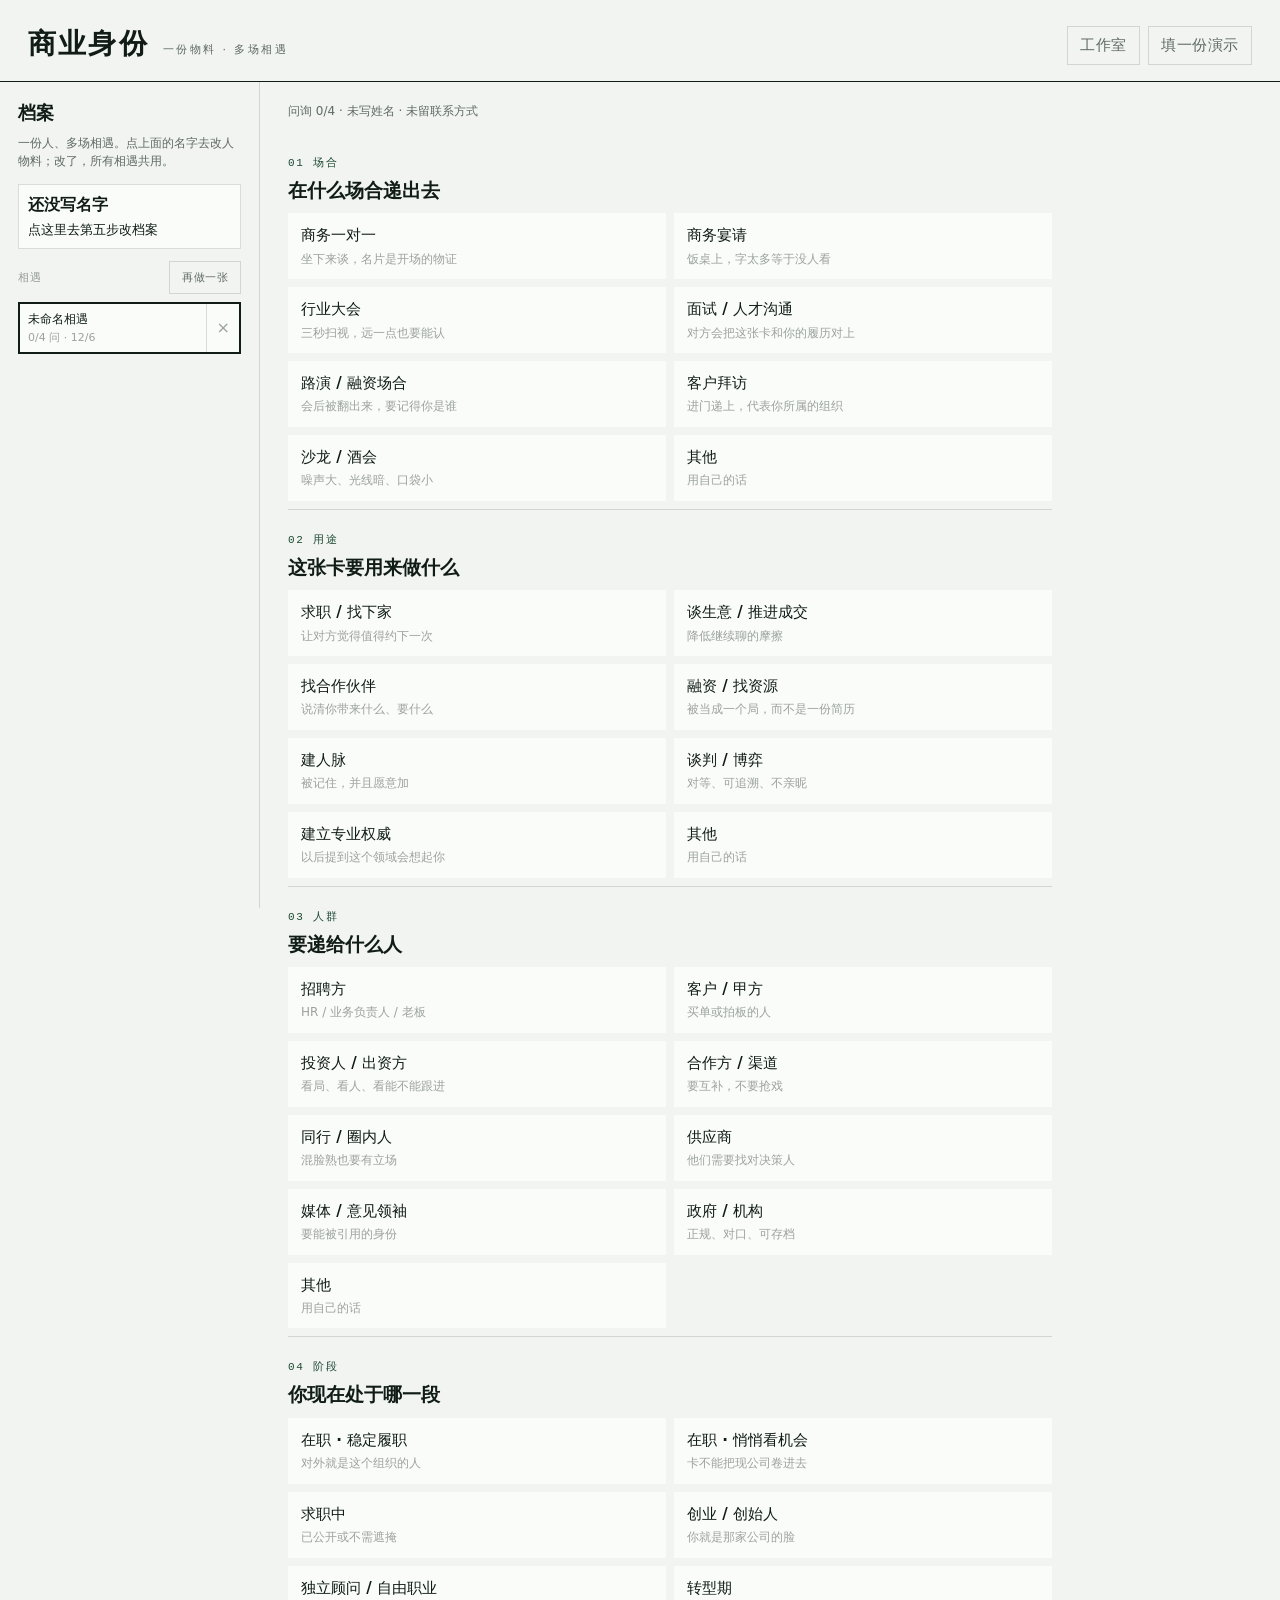
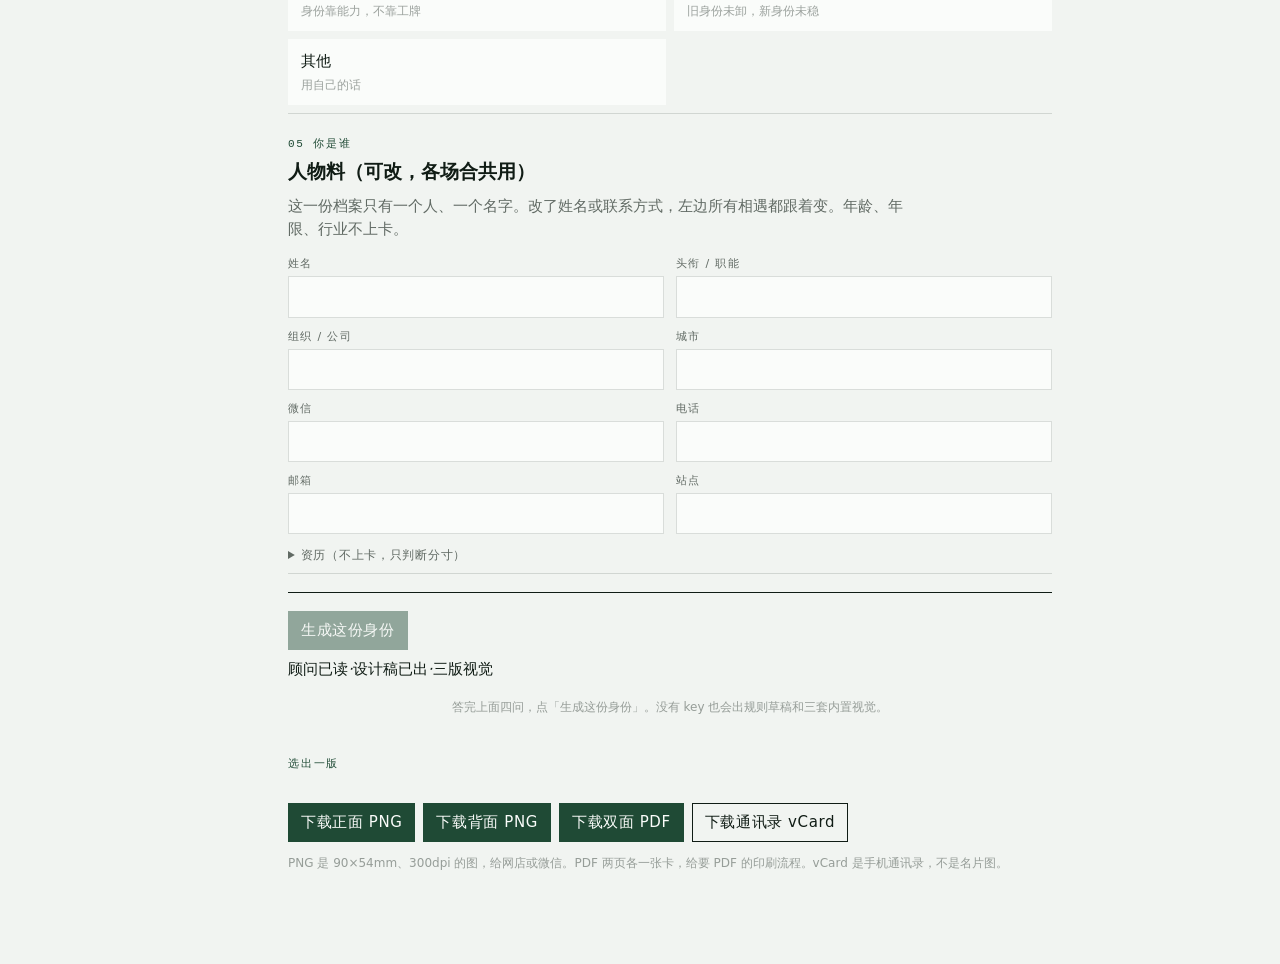
==== index.html @ a999ff93 "chore(auto): save uncommitted Cursor changes Safety-net commit: uncommitted changes left when the ho" ====
<!DOCTYPE html>
<html lang="zh-CN">
  <head>
    <meta charset="utf-8" />
    <meta name="viewport" content="width=device-width, initial-scale=1" />
    <title>商业身份</title>
    <link rel="stylesheet" href="css/styles.css" />
    <link rel="stylesheet" href="css/flow.css" />
  </head>
  <body>
    <header class="top">
      <div class="brand">
        <h1>商业身份</h1>
        <span class="en">一份物料 · 多场相遇</span>
      </div>
      <div class="top-actions">
        <a class="btn ghost" href="studio.html">工作室</a>
        <button class="btn ghost" type="button" id="btn-demo">填一份演示</button>
      </div>
    </header>

    <main class="flow">
      <aside class="rail">
        <h2>档案</h2>
        <p class="rail-lead">一份人、多场相遇。点上面的名字去改人物料；改了，所有相遇共用。</p>
        <button class="rail-person" type="button" id="rail-person"></button>
        <div class="rail-head">
          <span>相遇</span>
          <button class="btn ghost" type="button" id="btn-new">再做一张</button>
        </div>
        <div class="rail-list" id="rail-list"></div>
      </aside>

      <section class="flow-main">
        <p class="status" id="status"></p>

        <article class="q" id="q-scene">
          <div class="q-kicker">01 场合</div>
          <h2>在什么场合递出去</h2>
          <div class="chips" data-field="scene"></div>
          <div class="other" data-other="scene"><input type="text" placeholder="场合，用你的话说" maxlength="40" /></div>
        </article>
        <article class="q" id="q-purpose">
          <div class="q-kicker">02 用途</div>
          <h2>这张卡要用来做什么</h2>
          <div class="chips" data-field="purpose"></div>
          <div class="other" data-other="purpose"><input type="text" placeholder="用途，用你的话说" maxlength="40" /></div>
        </article>
        <article class="q" id="q-audience">
          <div class="q-kicker">03 人群</div>
          <h2>要递给什么人</h2>
          <div class="chips" data-field="audience"></div>
          <div class="other" data-other="audience"><input type="text" placeholder="对方是谁" maxlength="40" /></div>
        </article>
        <article class="q" id="q-stage">
          <div class="q-kicker">04 阶段</div>
          <h2>你现在处于哪一段</h2>
          <div class="chips" data-field="stage"></div>
          <div class="other" data-other="stage"><input type="text" placeholder="你的阶段" maxlength="40" /></div>
        </article>

        <article class="q" id="q-profile">
          <div class="q-kicker">05 你是谁</div>
          <h2>人物料（可改，各场合共用）</h2>
          <p class="lead">这一份档案只有一个人、一个名字。改了姓名或联系方式，左边所有相遇都跟着变。年龄、年限、行业不上卡。</p>
          <div class="fields">
            <div>
              <label for="f-name">姓名</label>
              <input id="f-name" data-profile="name" maxlength="20" />
            </div>
            <div>
              <label for="f-title">头衔 / 职能</label>
              <input id="f-title" data-profile="title" maxlength="30" />
            </div>
            <div>
              <label for="f-company">组织 / 公司</label>
              <input id="f-company" data-profile="company" maxlength="30" />
            </div>
            <div>
              <label for="f-city">城市</label>
              <input id="f-city" data-profile="city" maxlength="12" />
            </div>
            <div>
              <label for="f-wechat">微信</label>
              <input id="f-wechat" data-profile="wechat" maxlength="30" />
            </div>
            <div>
              <label for="f-phone">电话</label>
              <input id="f-phone" data-profile="phone" maxlength="20" />
            </div>
            <div>
              <label for="f-email">邮箱</label>
              <input id="f-email" data-profile="email" maxlength="60" />
            </div>
            <div>
              <label for="f-website">站点</label>
              <input id="f-website" data-profile="website" maxlength="60" />
            </div>
          </div>
          <details class="more">
            <summary>资历（不上卡，只判断分寸）</summary>
            <div class="fields" style="margin-top: 10px">
              <div>
                <label for="f-nameEn">英文名</label>
                <input id="f-nameEn" data-profile="nameEn" maxlength="40" />
              </div>
              <div>
                <label for="f-trade">行业 / 职业</label>
                <input id="f-trade" data-profile="trade" maxlength="30" />
              </div>
              <div>
                <label for="f-age">年龄</label>
                <input id="f-age" data-profile="age" maxlength="3" inputmode="numeric" />
              </div>
              <div>
                <label for="f-years">从业年限</label>
                <input id="f-years" data-profile="years" maxlength="3" inputmode="numeric" />
              </div>
              <div class="wide">
                <label for="f-tags">能力标签（逗号分隔）</label>
                <input id="f-tags" data-profile="tags" maxlength="80" />
              </div>
              <div class="wide">
                <label for="f-pitch">一句定位（可空）</label>
                <input id="f-pitch" data-profile="pitch" maxlength="40" />
              </div>
            </div>
          </details>
        </article>

        <div class="go-row">
          <button class="btn chop" type="button" id="btn-go">生成这份身份</button>
          <nav class="folio" id="craft" aria-label="制作过程"></nav>
          <p class="designer-note" id="go-note"></p>
        </div>

        <section class="pick" id="pick">
          <div class="q-kicker">选出一版</div>
          <div class="candidates" id="candidates"></div>
          <div class="cards" id="cards"></div>
          <div class="sheet" id="brief-sheet"></div>
          <div class="export-row">
            <button class="btn chop" type="button" id="btn-png-front">下载正面 PNG</button>
            <button class="btn chop" type="button" id="btn-png-back">下载背面 PNG</button>
            <button class="btn chop" type="button" id="btn-pdf">下载双面 PDF</button>
            <button class="btn" type="button" id="btn-vcf">下载通讯录 vCard</button>
          </div>
          <p class="hint" id="export-hint">
            PNG 是 90×54mm、300dpi 的图，给网店或微信。PDF 两页各一张卡，给要 PDF 的印刷流程。vCard 是手机通讯录，不是名片图。
          </p>
        </section>
      </section>
    </main>

    <div id="export-stage" aria-hidden="true"></div>
    <script type="module" src="js/flow.js"></script>
  </body>
</html>
---- css/styles.css ----
/**
 * 雪松林只锁 Web 界面：纸白偏冷绿，强调走墨绿。
 * 名片配色由设计规格决定，不受这套色谱限制。
 */
:root {
  --paper: #f1f4f1;
  --paper-2: #e3eae5;
  --ink: #101c15;
  --ink-soft: rgba(16, 28, 21, 0.64);
  --ink-faint: rgba(16, 28, 21, 0.4);
  --rule: rgba(16, 28, 21, 0.14);
  /* accent 管点缀（编号、主按钮），accent-deep 管选中态，chop 只管警告。语义不能混。 */
  --accent: #1f4a35;
  --accent-deep: #163526;
  --chop: #8a4a3a;
  --panel: #fafcfa;
  --studio-top: #e2eae4;
  --code-bg: #0e1c14;
  --code-fg: #e6efe8;
  --shadow: 0 18px 40px rgba(16, 28, 21, 0.12);
  --sans: "Avenir Next", "PingFang SC", "Hiragino Sans GB", "Noto Sans SC",
    system-ui, sans-serif;
  --serif: "Songti SC", "STSong", "Noto Serif SC", serif;
  --display: "Bodoni 72", "Didot", "Songti SC", "Noto Serif SC", serif;
  --mono: "SF Mono", "Menlo", ui-monospace, monospace;
}

* {
  box-sizing: border-box;
}

html,
body {
  margin: 0;
  min-height: 100%;
  background: var(--paper);
  color: var(--ink);
  font-family: var(--sans);
  overflow-x: hidden;
}

body {
  font-size: 15px;
  line-height: 1.55;
}

button,
input,
textarea {
  font: inherit;
  color: inherit;
}

button {
  cursor: pointer;
}

.top {
  display: flex;
  align-items: flex-end;
  justify-content: space-between;
  gap: 1rem;
  padding: 22px 28px 16px;
  border-bottom: 1px solid var(--ink);
  position: sticky;
  top: 0;
  z-index: 8;
  background: var(--paper);
}

.brand {
  display: flex;
  align-items: baseline;
  gap: 14px;
}

.brand h1 {
  margin: 0;
  font-family: var(--serif);
  font-size: 28px;
  font-weight: 600;
  letter-spacing: 0.08em;
}

.brand .en {
  font-size: 11px;
  letter-spacing: 0.22em;
  text-transform: uppercase;
  color: var(--ink-soft);
}

.top-actions {
  display: flex;
  flex-wrap: wrap;
  gap: 8px;
}

.btn {
  border: 1px solid var(--ink);
  background: transparent;
  padding: 7px 12px;
  border-radius: 0;
  letter-spacing: 0.04em;
}

a.btn {
  text-decoration: none;
  color: inherit;
  display: inline-block;
  cursor: pointer;
}

.btn:hover {
  background: var(--ink);
  color: var(--paper);
}

.btn.ghost {
  border-color: var(--rule);
  color: var(--ink-soft);
}

.btn.chop {
  background: var(--accent);
  border-color: var(--accent);
  color: var(--panel);
}

.btn.chop:hover {
  filter: brightness(1.08);
}

.layout {
  display: grid;
  grid-template-columns: minmax(0, 38%) minmax(0, 1fr);
  min-height: calc(100vh - 74px);
  align-items: start;
  overflow-x: hidden;
}

.inquiry {
  padding: 8px 28px 64px;
  border-right: 1px solid var(--rule);
  min-width: 0;
}

.studio {
  padding: 18px 24px 64px;
  background: linear-gradient(180deg, var(--studio-top) 0%, var(--paper) 140px);
  position: sticky;
  top: 73px;
  max-height: calc(100vh - 73px);
  overflow: auto;
  overflow-x: hidden;
  min-width: 0;
}

.q {
  padding: 22px 0 8px;
  border-bottom: 1px solid var(--rule);
}

.q-kicker {
  font-family: var(--mono);
  font-size: 11px;
  letter-spacing: 0.16em;
  color: var(--accent);
}

.q h2 {
  margin: 4px 0 8px;
  font-family: var(--serif);
  font-size: 22px;
  font-weight: 600;
}

.lead {
  margin: 0 0 14px;
  color: var(--ink-soft);
  max-width: 42em;
}

.chips {
  display: grid;
  grid-template-columns: 1fr 1fr;
  gap: 8px;
}

.chip {
  text-align: left;
  background: var(--panel);
  border: 1px solid transparent;
  padding: 10px 12px;
}

.chip:hover {
  border-color: var(--ink-soft);
}

.chip.is-on {
  border-color: var(--accent-deep);
  background: var(--accent-deep);
  color: var(--panel);
}

.chip strong {
  display: block;
  font-weight: 560;
}

.chip span {
  display: block;
  margin-top: 2px;
  font-size: 12px;
  color: var(--ink-faint);
}

.chip.is-on span {
  color: color-mix(in srgb, var(--panel) 68%, transparent);
}

.other {
  display: none;
  margin-top: 8px;
}

.other.is-open {
  display: block;
}

.other input,
.fields input,
.fields textarea,
.edits input {
  width: 100%;
  background: var(--panel);
  border: 1px solid var(--rule);
  padding: 8px 10px;
  outline: none;
}

.other input:focus,
.fields input:focus,
.fields textarea:focus,
.edits input:focus {
  border-color: var(--ink);
}

.fields {
  display: grid;
  grid-template-columns: 1fr 1fr;
  gap: 10px 12px;
}

.fields .wide {
  grid-column: 1 / -1;
}

.fields label,
.edits label {
  display: block;
  font-size: 11px;
  letter-spacing: 0.12em;
  color: var(--ink-soft);
  margin-bottom: 4px;
}

.file-row {
  display: flex;
  flex-wrap: wrap;
  gap: 8px;
  align-items: center;
}

.file-row input[type="file"] {
  display: none;
}

.hint {
  font-size: 12px;
  color: var(--ink-faint);
}

.file-chip {
  font-size: 12px;
  padding: 4px 8px;
  border: 1px solid var(--rule);
}

.studio-head {
  display: flex;
  justify-content: space-between;
  align-items: baseline;
  gap: 12px;
  margin-bottom: 12px;
}

.studio-head h2 {
  margin: 0;
  font-family: var(--serif);
  font-size: 22px;
}

.formula {
  font-size: 12px;
  color: var(--ink-soft);
  letter-spacing: 0.04em;
  text-align: right;
  max-width: 36em;
}

.stance-row {
  display: flex;
  flex-wrap: wrap;
  gap: 6px;
  margin: 8px 0 16px;
}

.stance {
  border: 1px solid var(--rule);
  background: transparent;
  padding: 5px 9px;
  font-size: 12px;
}

.stance.is-on {
  border-color: var(--accent-deep);
  background: var(--accent-deep);
  color: var(--panel);
}

.palettes {
  display: flex;
  flex-wrap: wrap;
  gap: 6px;
  margin: 10px 0 4px;
}

.palette {
  border: 1px solid var(--rule);
  background: transparent;
  padding: 4px 8px;
  font-size: 11px;
  display: inline-flex;
  align-items: center;
  gap: 6px;
}

.palette.is-on {
  border-color: var(--ink);
  background: var(--ink);
  color: var(--panel);
}

.palette-swatch {
  display: inline-flex;
  gap: 2px;
}

.palette-swatch i {
  display: block;
  width: 9px;
  height: 9px;
  border: 1px solid var(--rule);
}

.designer {
  border: 1px solid var(--ink);
  background: var(--panel);
  padding: 12px 14px 14px;
  margin: 0 0 18px;
}

.designer-head {
  display: flex;
  align-items: center;
  justify-content: space-between;
  gap: 10px;
  flex-wrap: wrap;
}

.designer-head h3 {
  margin: 0;
  font-family: var(--serif);
  font-size: 16px;
  font-weight: 600;
}

.designer-actions {
  display: flex;
  gap: 6px;
  flex-wrap: wrap;
}

.designer-note {
  margin: 8px 0 0;
  font-size: 12px;
  color: var(--ink-faint);
  line-height: 1.5;
}

.designer-note.is-error {
  color: var(--chop);
}

/* 设计稿：一份能被读的稿子，所以每一行都带「为什么」。 */
.sheet {
  display: grid;
  gap: 7px;
  margin-top: 11px;
}

.sheet:empty {
  display: none;
}

.sheet-read {
  font-family: var(--serif);
  font-size: 14px;
  line-height: 1.5;
  padding-bottom: 9px;
  border-bottom: 1px solid var(--rule);
}

.sheet-read span {
  display: block;
  margin-top: 3px;
  font-family: var(--sans);
  font-size: 11px;
  letter-spacing: 0.06em;
  color: var(--accent);
}

.sheet-row {
  display: grid;
  grid-template-columns: 3.6em 1fr;
  gap: 10px;
  font-size: 12.5px;
  line-height: 1.5;
}

.sheet-row b {
  font-weight: 560;
  color: var(--ink-faint);
  letter-spacing: 0.08em;
}

.sheet-row em {
  display: block;
  margin-top: 1px;
  font-style: normal;
  font-size: 11px;
  color: var(--ink-faint);
}

.btn[disabled] {
  opacity: 0.45;
  cursor: progress;
}

.btn[disabled]:hover {
  background: transparent;
  color: inherit;
}

.candidates {
  display: grid;
  grid-template-columns: repeat(3, minmax(0, 1fr));
  gap: 10px;
  margin-top: 12px;
}

.candidates:empty {
  display: none;
}

.cand {
  border: 1px solid var(--rule);
  background: rgba(255, 255, 255, 0.5);
  padding: 7px;
  display: grid;
  gap: 6px;
  align-content: start;
  text-align: left;
  min-width: 0;
}

.cand:hover {
  border-color: var(--ink-soft);
}

.cand.is-on {
  border-color: var(--ink);
  box-shadow: inset 0 0 0 1px var(--ink);
}

.cand .card-frame {
  filter: none;
}

.cand-name {
  font-family: var(--serif);
  font-size: 13px;
  font-weight: 600;
  display: flex;
  align-items: center;
  justify-content: space-between;
  gap: 6px;
}

.cand-swatch {
  display: flex;
  gap: 2px;
  flex: 0 0 auto;
}

.cand-swatch i {
  display: block;
  width: 10px;
  height: 10px;
  border: 1px solid var(--rule);
}

.cand-why {
  font-size: 11px;
  line-height: 1.45;
  color: var(--ink-soft);
}

.brief {
  background: var(--panel);
  border: 1px solid var(--rule);
  padding: 14px 16px 8px;
  margin-bottom: 18px;
}

.brief li {
  margin: 0 0 10px;
}

.warn {
  color: var(--chop);
  font-size: 13px;
  margin: 0 0 10px;
}

.cards {
  display: grid;
  grid-template-columns: 1fr;
  gap: 22px;
  margin: 8px 0 22px;
  width: 100%;
  min-width: 0;
}

.card-block {
  width: min(100%, 520px);
  min-width: 0;
}

.card-frame {
  position: relative;
  width: 100%;
  aspect-ratio: 90 / 54;
  container-type: size;
  container-name: card;
  overflow: hidden;
  min-width: 0;
  filter: drop-shadow(0 18px 28px rgba(16, 28, 21, 0.18));
}

.card-label {
  font-size: 11px;
  letter-spacing: 0.18em;
  text-transform: uppercase;
  color: var(--ink-faint);
  margin-bottom: 8px;
}

/* 名片本体：所有视觉都来自设计规格注入的 CSS 变量，没有任何写死的风格。 */
.card {
  position: absolute;
  inset: 0;
  background: var(--card-bg-paint, var(--card-bg, #f3eee4));
  border-radius: var(--card-radius, 0);
  overflow: hidden;
  color: var(--card-fg, #1b2428);
  text-size-adjust: 100%;
  -webkit-text-size-adjust: 100%;
}

.card::after {
  content: "";
  position: absolute;
  inset: 0;
  pointer-events: none;
  z-index: 3;
  border-radius: inherit;
  box-shadow: inset 0 1px 0 rgba(255, 255, 255, 0.22),
    inset 0 -18px 36px rgba(0, 0, 0, 0.12);
}

.card-surface {
  position: absolute;
  inset: 0;
  pointer-events: none;
}

.card-surface > * {
  position: absolute;
}

.surf-grain {
  inset: 0;
  opacity: var(--grain-opacity, 0.26);
  mix-blend-mode: multiply;
  background-image: url("data:image/svg+xml,%3Csvg xmlns='http://www.w3.org/2000/svg' viewBox='0 0 180 180'%3E%3Cfilter id='n'%3E%3CfeTurbulence type='fractalNoise' baseFrequency='0.9' numOctaves='4' stitchTiles='stitch'/%3E%3C/filter%3E%3Crect width='100%25' height='100%25' filter='url(%23n)'/%3E%3C/svg%3E");
  background-size: 180px 180px;
}

.surf-vignette {
  inset: 0;
  opacity: var(--vignette-opacity, 0);
  background: radial-gradient(120% 90% at 50% 40%, transparent 40%, #000 100%);
}

.surf-mono {
  right: 4%;
  bottom: -8%;
  font-family: var(--display);
  font-size: 42cqh;
  line-height: 1;
  opacity: var(--mono-opacity, 0);
  color: var(--card-fg);
  font-weight: 600;
}

.card-face {
  position: relative;
  z-index: 1;
  height: 100%;
  display: grid;
  grid-template-rows: auto 1fr auto;
  min-width: 0;
  min-height: 0;
  padding: var(--pad-t, 7.5%) var(--pad-r, 7.5%) var(--pad-b, 6.5%) var(--pad-l, 7.5%);
  justify-items: var(--face-align, flex-start);
  text-align: var(--text-align, left);
}

.z-top,
.z-hero,
.z-bottom {
  min-width: 0;
  max-width: 100%;
}

.z-top {
  display: flex;
  justify-content: var(--face-align, flex-start);
  align-items: baseline;
  gap: 3%;
  width: 100%;
}

.masthead {
  font-size: var(--masthead-size, 2.6cqw);
  letter-spacing: var(--masthead-track, 0.34em);
  text-transform: var(--masthead-transform, uppercase);
  color: var(--masthead-color, var(--card-muted));
  line-height: 1.45;
  white-space: nowrap;
  overflow-x: hidden;
  overflow-y: visible;
  padding-block: 0.08em;
}

.ornament {
  width: 12cqw;
  height: 0;
  border-top: 0.28cqw solid var(--card-accent);
  position: relative;
  margin: 2.2cqh 0 1.6cqh;
}

.ornament::before {
  content: "";
  position: absolute;
  left: 50%;
  top: -0.7cqw;
  width: 1.1cqw;
  height: 1.1cqw;
  background: var(--card-accent);
  transform: translateX(-50%) rotate(45deg);
}

.z-hero {
  display: flex;
  flex-direction: column;
  justify-content: var(--face-anchor, center);
  align-items: var(--face-align, flex-start);
  min-width: 0;
  min-height: 0;
  width: 100%;
  overflow: visible;
}

.z-hero > .card-name,
.z-hero > .card-en,
.z-hero > .tag-row,
.z-hero > .ornament {
  flex-shrink: 0;
}

.card-name {
  font-family: var(--name-font, var(--display));
  font-size: var(--name-size, 8cqw);
  letter-spacing: var(--name-track, 0.2em);
  line-height: var(--name-leading, 1.35);
  font-weight: var(--name-weight, 600);
  color: var(--name-color, var(--card-fg));
  white-space: nowrap;
  overflow-x: hidden;
  overflow-y: visible;
  max-width: 100%;
  padding-block: 0.1em;
}

/* 竖排姓名脱离三分区，压在侧边装饰上；正文侧的留白由规格清洗器让出。 */
.card-name.is-vertical {
  position: absolute;
  top: 8%;
  bottom: 8%;
  writing-mode: vertical-rl;
  z-index: 2;
  overflow: visible;
  line-height: var(--name-leading, 1.35);
}

.card-name.is-vertical[data-side="left"] {
  left: 4.5%;
}

.card-name.is-vertical[data-side="right"] {
  right: 4.5%;
}

.card-en {
  margin-top: 1.1cqh;
  font-size: 2.45cqw;
  letter-spacing: 0.22em;
  text-transform: uppercase;
  color: var(--card-muted);
}

.tag-row {
  margin-top: 2.8cqh;
  font-size: var(--role-size, 2.8cqw);
  letter-spacing: var(--role-track, 0.12em);
  line-height: var(--role-leading, 1.42);
  color: var(--role-color, var(--card-muted));
  overflow-x: hidden;
  overflow-y: visible;
  white-space: nowrap;
  max-width: 100%;
  padding-block: 0.1em;
}

.z-bottom {
  font-size: var(--contact-size, 2.6cqw);
  letter-spacing: 0.06em;
  color: var(--card-fg);
  display: flex;
  gap: 1.6cqw;
  min-width: 0;
  width: 100%;
  flex-wrap: nowrap;
  overflow: hidden;
  justify-content: var(--contact-justify, flex-start);
}

.z-bottom span {
  flex: 0 0 auto;
  white-space: nowrap;
}

.card[data-contact="row"] .z-bottom {
  border-top: 0.25cqw solid color-mix(in srgb, var(--card-accent) 55%, transparent);
  padding-top: 1.8cqh;
}

.card[data-contact="stack"] .z-bottom {
  display: grid;
  gap: 0.6cqh;
  justify-items: var(--contact-justify, flex-start);
}

.portrait {
  position: absolute;
  top: 8%;
  right: 7%;
  width: 14%;
  height: 28%;
  object-fit: cover;
  filter: grayscale(0.35) contrast(1.05);
  z-index: 2;
}

.back-kicker {
  font-size: 2.35cqw;
  letter-spacing: 0.26em;
  color: var(--card-accent);
}

.back-pitch {
  font-family: var(--name-font, var(--display));
  font-size: 4.2cqw;
  line-height: 1.4;
  max-width: 82%;
  margin-top: 2cqh;
}

.back-tags {
  margin-top: 2cqh;
  font-size: 2.5cqw;
  letter-spacing: 0.1em;
  color: var(--card-muted);
}

.back-cta {
  font-size: 2.4cqw;
  letter-spacing: 0.08em;
  color: var(--card-muted);
}

.spec {
  display: grid;
  gap: 8px;
  margin-top: 4px;
}

.spec-row {
  display: grid;
  grid-template-columns: 4.5em 1fr;
  gap: 10px;
  font-size: 13px;
}

.spec-row b {
  font-weight: 560;
  color: var(--ink-faint);
  letter-spacing: 0.08em;
}

.edits {
  display: grid;
  grid-template-columns: 1fr 1fr;
  gap: 10px;
  margin-bottom: 22px;
}

.edits .wide {
  grid-column: 1 / -1;
}

.prompts {
  display: grid;
  grid-template-columns: 1fr 1fr;
  gap: 14px;
}

.prompt h3 {
  margin: 0 0 8px;
  font-size: 13px;
  letter-spacing: 0.08em;
}

.prompt header {
  display: flex;
  justify-content: space-between;
  align-items: center;
}

.prompt pre {
  margin: 0;
  white-space: pre-wrap;
  background: var(--code-bg);
  color: var(--code-fg);
  padding: 12px;
  min-height: 180px;
  max-height: 280px;
  overflow: auto;
  font-family: var(--mono);
  font-size: 11px;
  line-height: 1.5;
}

.status {
  font-size: 12px;
  color: var(--ink-soft);
}

.export-row {
  display: flex;
  flex-wrap: wrap;
  gap: 8px;
  margin: 16px 0 8px;
}

#export-stage {
  position: fixed;
  left: -9999px;
  top: 0;
  width: 1063px;
  pointer-events: none;
}

#export-stage .card-frame {
  width: 1063px;
  height: 638px;
  aspect-ratio: auto;
  filter: none;
}

#print-sheet {
  display: none;
}

@media (max-width: 980px) {
  .layout {
    grid-template-columns: 1fr;
  }
  .inquiry {
    border-right: 0;
    border-bottom: 1px solid var(--ink);
  }
  .studio {
    position: static;
    max-height: none;
  }
  .chips,
  .fields,
  .edits,
  .prompts {
    grid-template-columns: 1fr;
  }
}

@media print {
  body * {
    visibility: hidden;
  }

  #print-sheet,
  #print-sheet * {
    visibility: visible;
  }

  #print-sheet {
    display: flex;
    gap: 8mm;
    position: absolute;
    left: 0;
    top: 0;
    padding: 10mm;
  }

  .card-frame {
    width: 90mm;
    height: 54mm;
    max-width: 90mm;
    aspect-ratio: auto;
    filter: none;
  }
}
---- css/flow.css ----
.flow {
  display: grid;
  grid-template-columns: minmax(200px, 260px) minmax(0, 1fr);
  min-height: calc(100vh - 74px);
  align-items: start;
}

.rail {
  padding: 18px 18px 48px;
  border-right: 1px solid var(--rule);
  min-height: calc(100vh - 74px);
  position: sticky;
  top: 73px;
  max-height: calc(100vh - 73px);
  overflow: auto;
}

.rail h2 {
  margin: 0 0 6px;
  font-family: var(--serif);
  font-size: 18px;
}

.rail-lead {
  margin: 0 0 14px;
  font-size: 12px;
  color: var(--ink-soft);
  line-height: 1.5;
}

.rail-person {
  display: block;
  width: 100%;
  text-align: left;
  font-size: 13px;
  padding: 8px 9px;
  border: 1px solid var(--rule);
  background: var(--panel);
  margin-bottom: 12px;
  cursor: pointer;
}

.rail-person:hover {
  border-color: var(--ink);
}

.rail-person b {
  display: block;
  font-family: var(--serif);
  font-size: 16px;
  font-weight: 600;
  margin-bottom: 2px;
}

.rail-head {
  display: flex;
  align-items: center;
  justify-content: space-between;
  gap: 8px;
  font-size: 11px;
  letter-spacing: 0.12em;
  color: var(--ink-faint);
  margin-bottom: 8px;
}

.rail-list {
  display: grid;
  gap: 6px;
}

.rail-item {
  display: grid;
  grid-template-columns: 1fr auto;
  align-items: stretch;
  border: 1px solid var(--rule);
  background: var(--panel);
}

.rail-item.is-on {
  border-color: var(--ink);
  box-shadow: inset 0 0 0 1px var(--ink);
}

.rail-item > button[data-scheme] {
  text-align: left;
  border: 0;
  background: transparent;
  padding: 8px 9px;
  font-size: 12px;
  line-height: 1.4;
  width: 100%;
}

.rail-item small {
  display: block;
  color: var(--ink-faint);
  margin-top: 2px;
  font-size: 11px;
}

.rail-del {
  border: 0;
  border-left: 1px solid var(--rule);
  background: transparent;
  color: var(--ink-faint);
  padding: 0 10px;
  font-size: 16px;
  line-height: 1;
}

.rail-del:hover {
  color: var(--chop);
}

.flow-main {
  padding: 8px 28px 80px;
  max-width: 820px;
}

.flow-main .q h2 {
  font-size: 19px;
}

.more {
  margin-top: 12px;
}

.more summary {
  cursor: pointer;
  font-size: 12px;
  color: var(--ink-soft);
  letter-spacing: 0.06em;
}

.pick {
  margin-top: 22px;
  padding-top: 8px;
}

.go-row {
  margin: 18px 0 4px;
  padding: 18px 0 10px;
  border-top: 1px solid var(--ink);
  display: grid;
  gap: 8px;
  justify-items: start;
}

.go-row .craft,
.go-row .designer-note {
  justify-self: stretch;
  width: 100%;
}

.go-row .designer-note {
  text-align: center;
}

.palette-draw {
  margin: 0 0 10px;
  font-size: 12px;
  color: var(--ink-soft);
}

.palette-draw:empty {
  display: none;
}

.craft {
  display: flex;
  justify-content: center;
  align-items: baseline;
  flex-wrap: wrap;
  gap: 0.55em;
  width: 100%;
  margin: 12px 0 0;
  padding: 0;
  font-family: var(--serif);
  font-size: 13px;
  letter-spacing: 0.22em;
  color: var(--ink-faint);
}

.craft i {
  font-style: normal;
  letter-spacing: 0;
  color: var(--rule);
}

.craft-mark {
  border: 0;
  background: transparent;
  padding: 0;
  font: inherit;
  letter-spacing: inherit;
  color: inherit;
  cursor: default;
}

.craft-mark:disabled {
  opacity: 1;
}

.craft-mark.is-done,
.craft-mark.is-now {
  color: var(--ink);
}

.craft-mark.is-jump {
  cursor: pointer;
}

@media (max-width: 980px) {
  .flow {
    grid-template-columns: 1fr;
  }
  .rail {
    position: static;
    max-height: none;
    min-height: 0;
    border-right: 0;
    border-bottom: 1px solid var(--ink);
  }
}
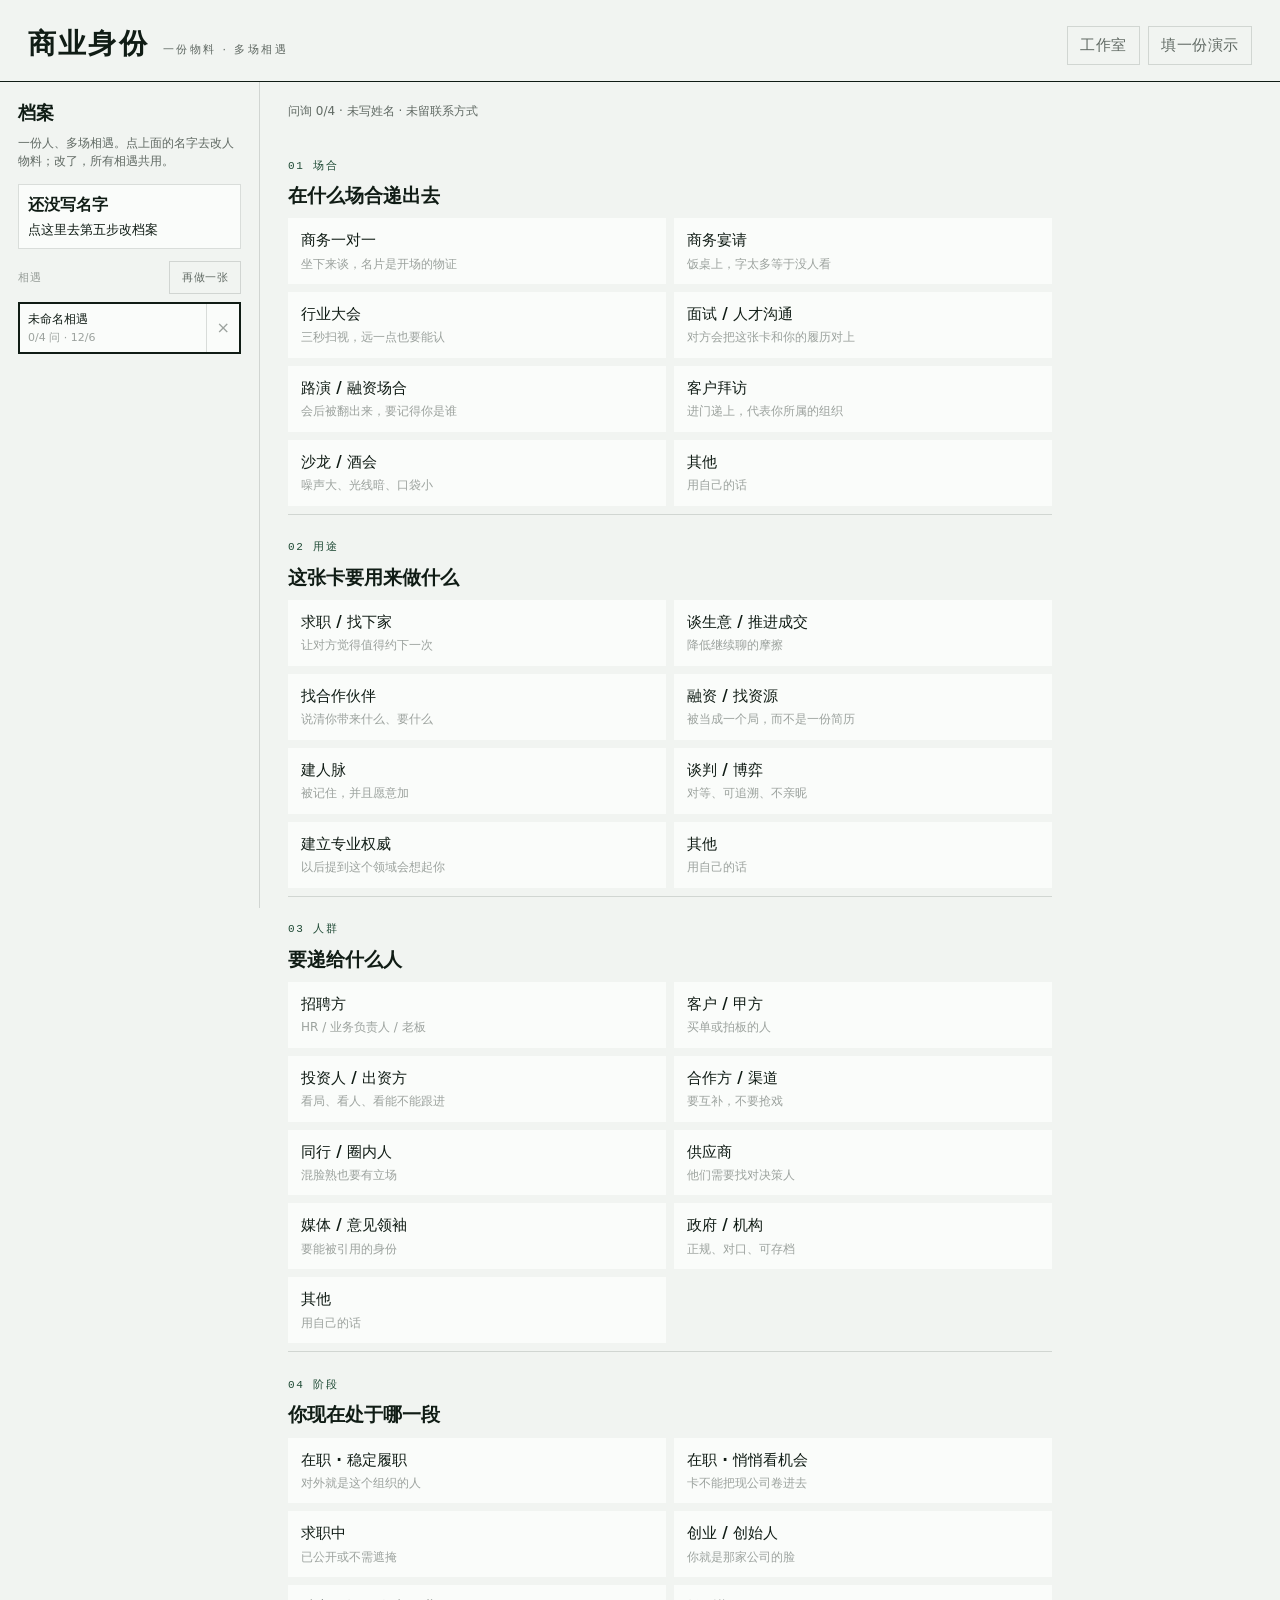
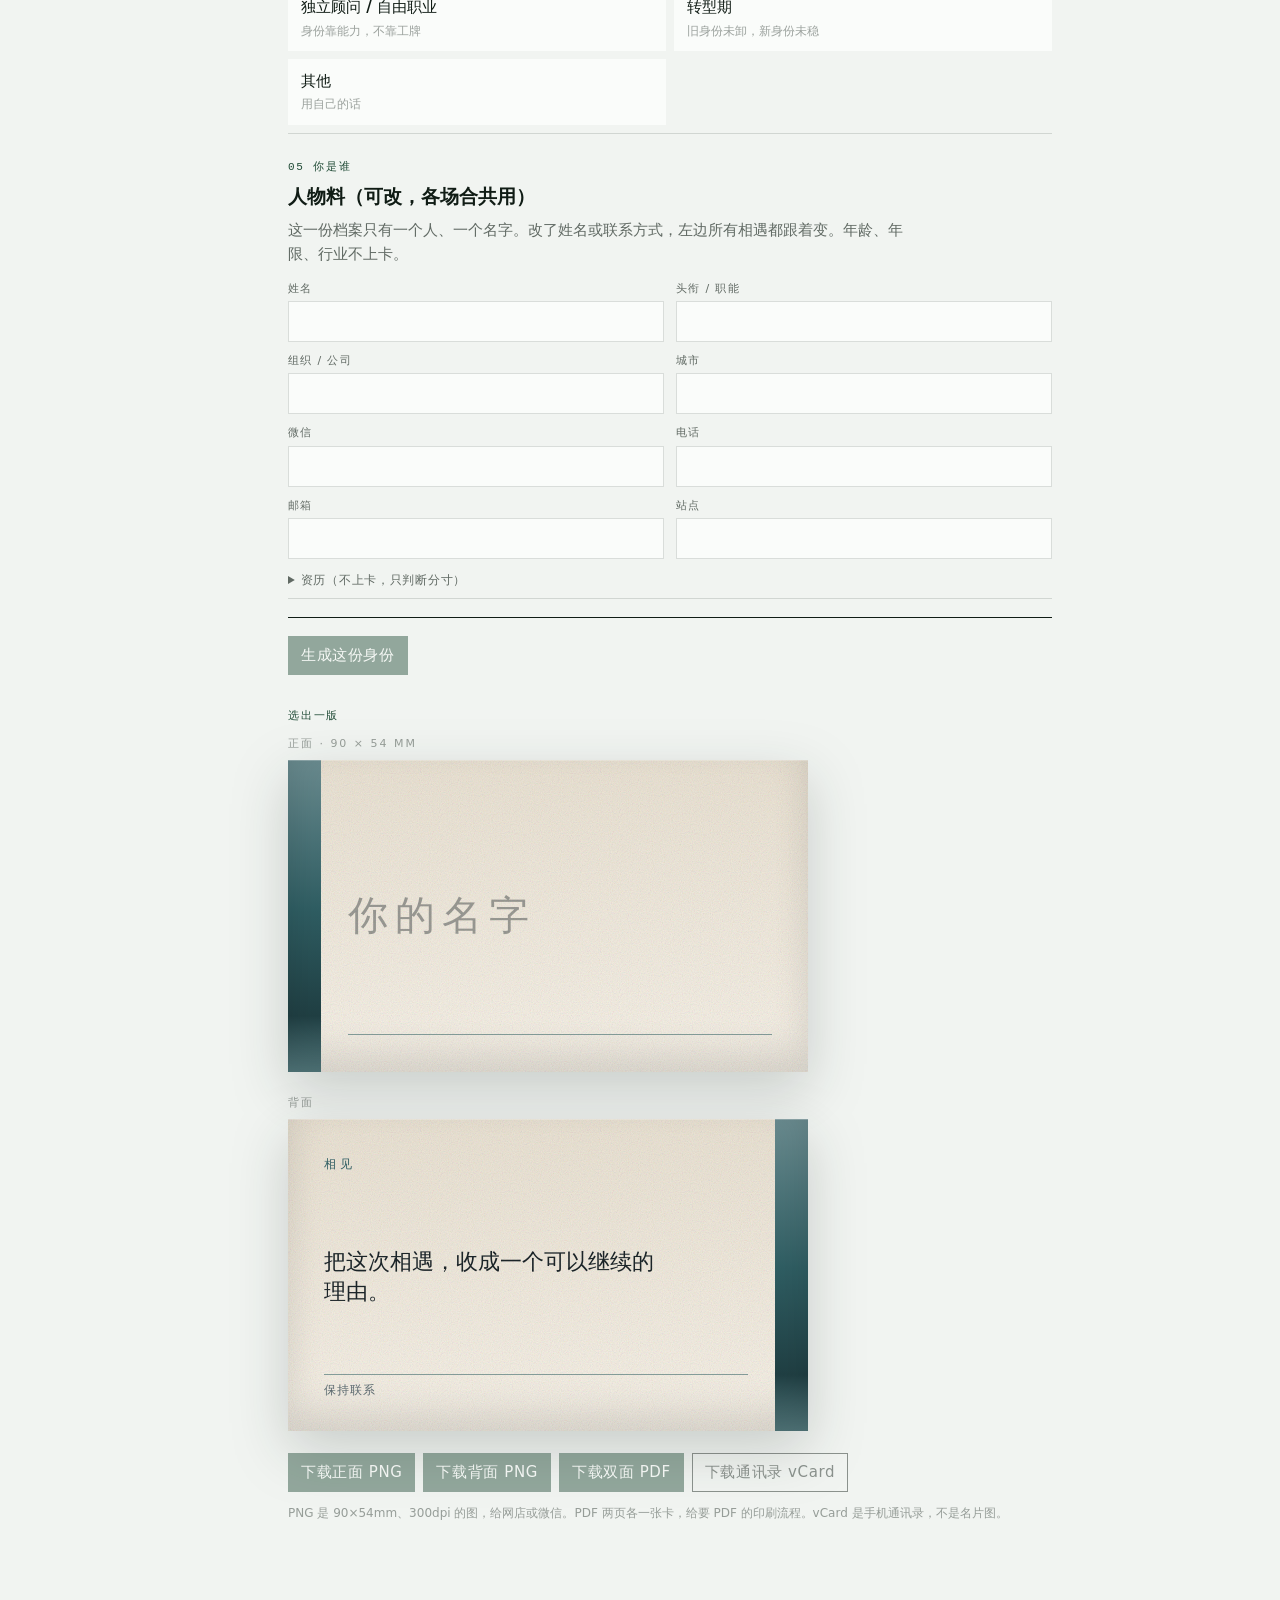
==== commit 5ef60f12: "chore(auto): save uncommitted Cursor changes Safety-net commit: uncommitted changes left when the ho" ====
--- a/index.html
+++ b/index.html
@@ -128,13 +128,13 @@
           </details>
         </article>
 
-        <div class="go-row">
-          <button class="btn chop" type="button" id="btn-go">生成这份身份</button>
-          <nav class="folio" id="craft" aria-label="制作过程"></nav>
-          <p class="designer-note" id="go-note"></p>
-        </div>
-
-        <section class="pick" id="pick">
+        <div class="folio-stage">
+          <div class="go-row">
+            <button class="btn chop" type="button" id="btn-go">生成这份身份</button>
+            <p class="designer-note" id="go-note"></p>
+          </div>
+          <nav class="folio" id="craft" aria-label="制作过程" aria-live="polite"></nav>
+          <section class="pick" id="pick">
           <div class="q-kicker">选出一版</div>
           <div class="candidates" id="candidates"></div>
           <div class="cards" id="cards"></div>
@@ -149,6 +149,7 @@
             PNG 是 90×54mm、300dpi 的图，给网店或微信。PDF 两页各一张卡，给要 PDF 的印刷流程。vCard 是手机通讯录，不是名片图。
           </p>
         </section>
+        </div>
       </section>
     </main>
 
--- a/css/styles.css
+++ b/css/styles.css
@@ -36,6 +36,9 @@
   background: var(--paper);
   color: var(--ink);
   font-family: var(--sans);
+}
+
+html {
   overflow-x: hidden;
 }
 
@@ -164,6 +167,8 @@
   font-family: var(--mono);
   font-size: 11px;
   letter-spacing: 0.16em;
+  line-height: 1.7;
+  padding-block: 0.15em;
   color: var(--accent);
 }
 
@@ -670,8 +675,7 @@
   color: var(--masthead-color, var(--card-muted));
   line-height: 1.45;
   white-space: nowrap;
-  overflow-x: hidden;
-  overflow-y: visible;
+  overflow: visible;
   padding-block: 0.08em;
 }
 
@@ -720,8 +724,7 @@
   font-weight: var(--name-weight, 600);
   color: var(--name-color, var(--card-fg));
   white-space: nowrap;
-  overflow-x: hidden;
-  overflow-y: visible;
+  overflow: visible;
   max-width: 100%;
   padding-block: 0.1em;
 }
@@ -759,8 +762,7 @@
   letter-spacing: var(--role-track, 0.12em);
   line-height: var(--role-leading, 1.42);
   color: var(--role-color, var(--card-muted));
-  overflow-x: hidden;
-  overflow-y: visible;
+  overflow: visible;
   white-space: nowrap;
   max-width: 100%;
   padding-block: 0.1em;
--- a/css/flow.css
+++ b/css/flow.css
@@ -132,13 +132,18 @@
   letter-spacing: 0.06em;
 }
 
+.folio-stage {
+  margin-top: 18px;
+}
+
 .pick {
-  margin-top: 22px;
+  margin-top: 12px;
   padding-top: 8px;
+  scroll-margin-top: 148px;
 }
 
 .go-row {
-  margin: 18px 0 4px;
+  margin: 0;
   padding: 18px 0 10px;
   border-top: 1px solid var(--ink);
   display: grid;
@@ -146,68 +151,123 @@
   justify-items: start;
 }
 
-.go-row .craft,
 .go-row .designer-note {
   justify-self: stretch;
   width: 100%;
-}
-
-.go-row .designer-note {
   text-align: center;
 }
 
-.palette-draw {
-  margin: 0 0 10px;
-  font-size: 12px;
-  color: var(--ink-soft);
-}
-
-.palette-draw:empty {
+.go-row .designer-note:empty {
   display: none;
 }
 
-.craft {
-  display: flex;
-  justify-content: center;
-  align-items: baseline;
-  flex-wrap: wrap;
-  gap: 0.55em;
-  width: 100%;
-  margin: 12px 0 0;
-  padding: 0;
+.folio {
+  display: grid;
+  justify-items: center;
+  position: sticky;
+  top: 82px;
+  z-index: 5;
+  margin: 0;
+  padding: 6px 0 10px;
+  background: var(--paper);
+  scroll-margin-top: 82px;
+}
+
+.folio:empty {
+  display: none;
+}
+
+.folio-leaf {
+  overflow: hidden;
+  padding: 0.35em 0.6em;
+  min-height: 2.2em;
+}
+
+.folio-title {
+  margin: 0;
   font-family: var(--serif);
-  font-size: 13px;
-  letter-spacing: 0.22em;
-  color: var(--ink-faint);
-}
-
-.craft i {
-  font-style: normal;
-  letter-spacing: 0;
-  color: var(--rule);
-}
-
-.craft-mark {
-  border: 0;
-  background: transparent;
-  padding: 0;
-  font: inherit;
-  letter-spacing: inherit;
-  color: inherit;
-  cursor: default;
-}
-
-.craft-mark:disabled {
-  opacity: 1;
-}
-
-.craft-mark.is-done,
-.craft-mark.is-now {
+  font-size: 15px;
+  font-weight: 400;
+  letter-spacing: 0.08em;
+  line-height: 1.85;
   color: var(--ink);
-}
-
-.craft-mark.is-jump {
-  cursor: pointer;
+  animation: folio-in 0.42s ease;
+}
+
+.folio-dots {
+  display: inline-block;
+  width: 1.5em;
+  text-align: left;
+}
+
+.folio-dots::after {
+  content: "";
+  animation: folio-dots 1.6s steps(4, end) infinite;
+}
+
+.folio.is-busy::after {
+  content: "";
+  display: block;
+  width: 2.8em;
+  height: 1px;
+  margin: 0 auto;
+  background: var(--ink);
+  transform-origin: center;
+  animation: folio-mark 2.2s ease-in-out infinite;
+}
+
+@keyframes folio-in {
+  from {
+    transform: translateY(0.55em);
+    opacity: 0;
+  }
+  to {
+    transform: none;
+    opacity: 1;
+  }
+}
+
+@keyframes folio-dots {
+  0% {
+    content: "";
+  }
+  25% {
+    content: ".";
+  }
+  50% {
+    content: "..";
+  }
+  75%,
+  100% {
+    content: "…";
+  }
+}
+
+@keyframes folio-mark {
+  0%,
+  100% {
+    transform: scaleX(0.28);
+    opacity: 0.12;
+  }
+  50% {
+    transform: scaleX(1);
+    opacity: 0.38;
+  }
+}
+
+@media (prefers-reduced-motion: reduce) {
+  .folio-title {
+    animation: none;
+  }
+  .folio-dots::after {
+    content: "…";
+    animation: none;
+  }
+  .folio.is-busy::after {
+    animation: none;
+    opacity: 0.28;
+    transform: none;
+  }
 }
 
 @media (max-width: 980px) {
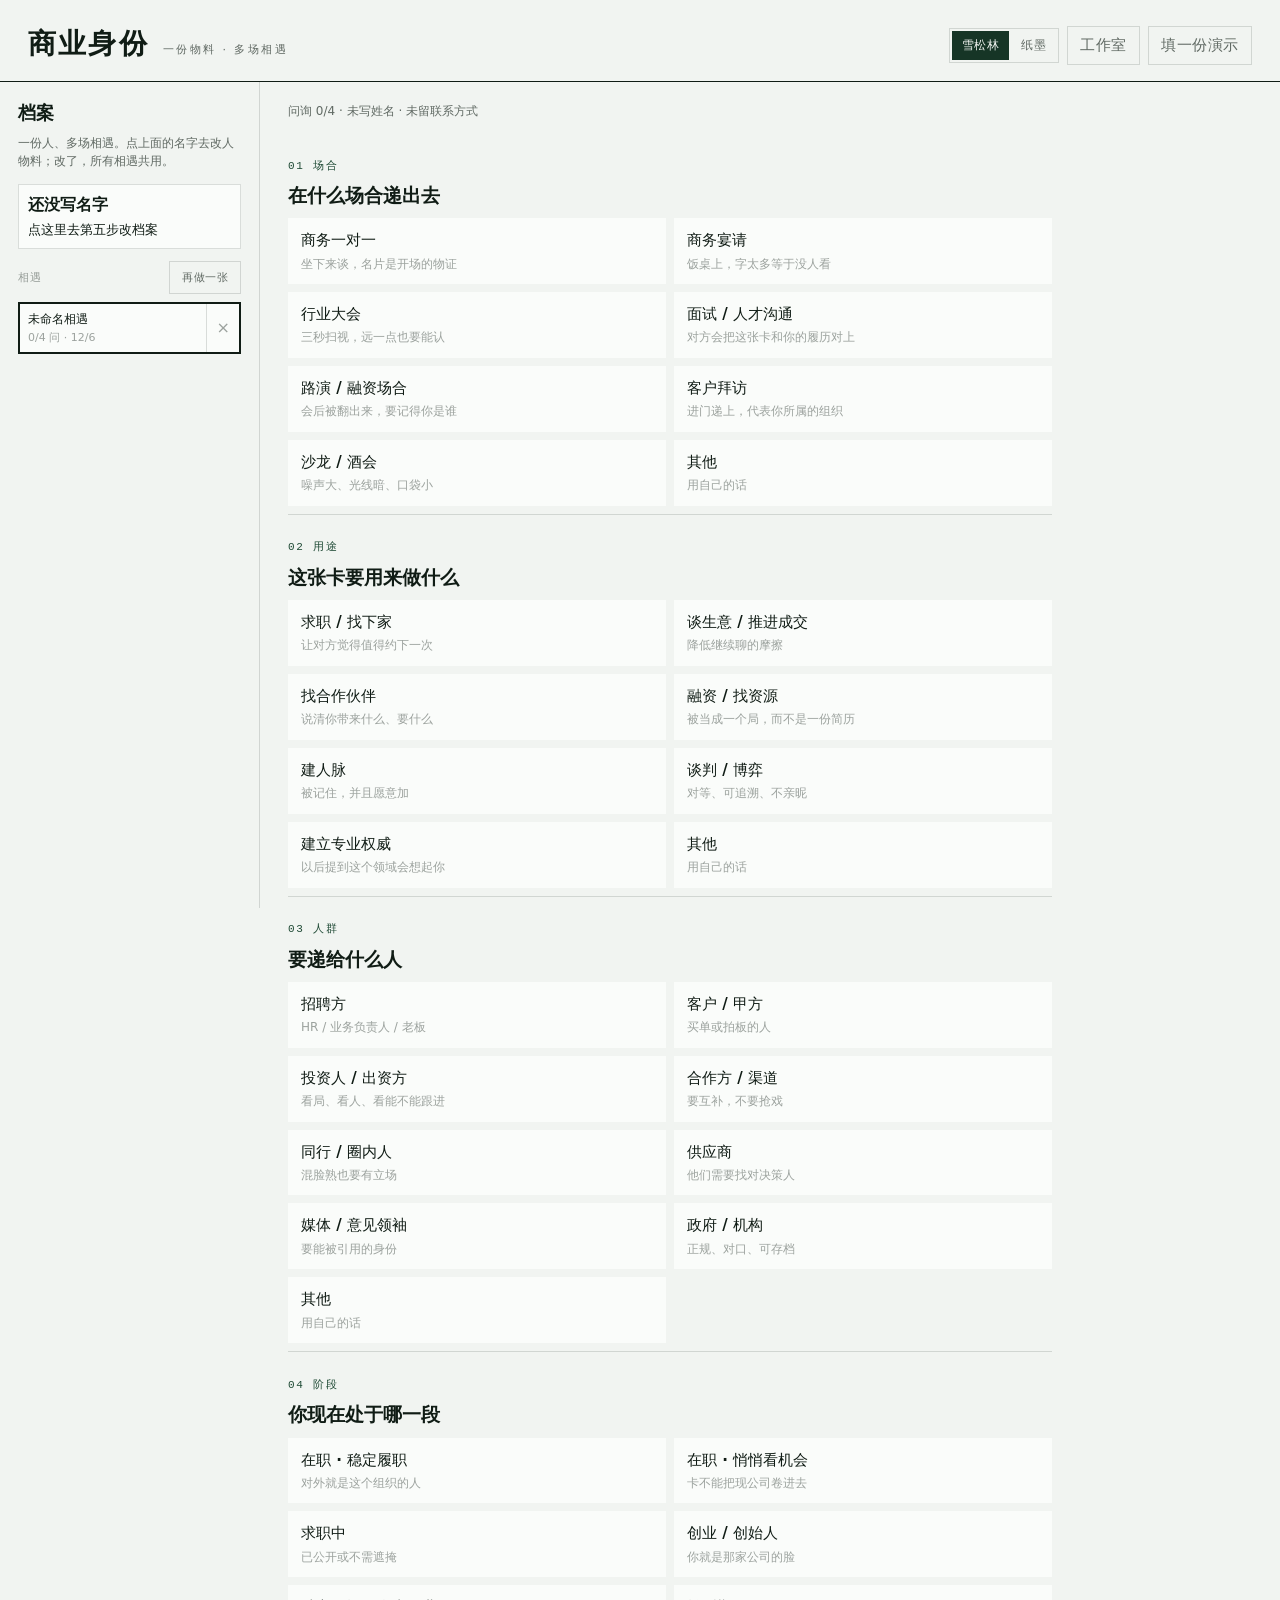
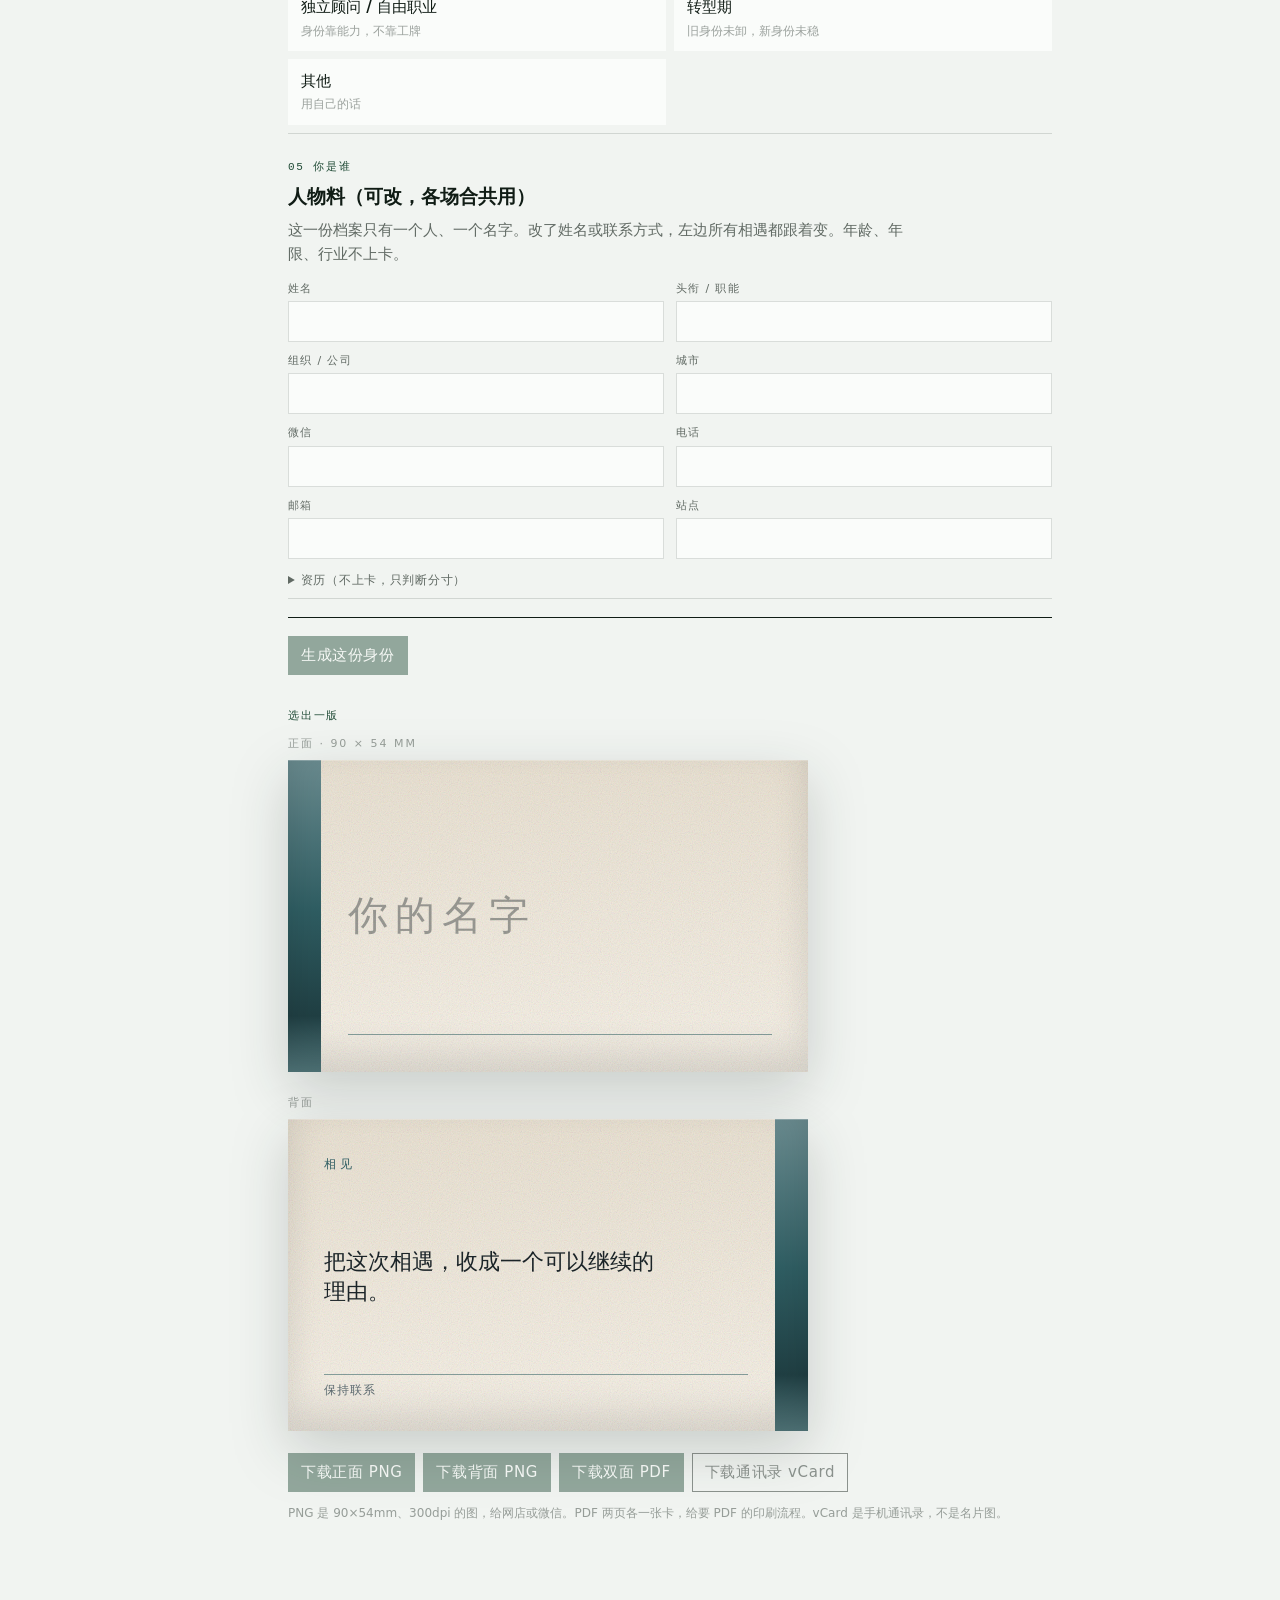
==== commit f803d435: "chore(auto): save uncommitted Cursor changes Safety-net commit: uncommitted changes left when the ho" ====
--- a/index.html
+++ b/index.html
@@ -1,9 +1,10 @@
 <!DOCTYPE html>
-<html lang="zh-CN">
+<html lang="zh-CN" data-theme="cedar">
   <head>
     <meta charset="utf-8" />
     <meta name="viewport" content="width=device-width, initial-scale=1" />
     <title>商业身份</title>
+    <script src="js/theme-boot.js"></script>
     <link rel="stylesheet" href="css/styles.css" />
     <link rel="stylesheet" href="css/flow.css" />
   </head>
@@ -14,6 +15,10 @@
         <span class="en">一份物料 · 多场相遇</span>
       </div>
       <div class="top-actions">
+        <div class="theme-switch" role="radiogroup" aria-label="界面主题">
+          <button type="button" role="radio" aria-checked="true" data-theme-set="cedar">雪松林</button>
+          <button type="button" role="radio" aria-checked="false" data-theme-set="paper">纸墨</button>
+        </div>
         <a class="btn ghost" href="studio.html">工作室</a>
         <button class="btn ghost" type="button" id="btn-demo">填一份演示</button>
       </div>
@@ -34,7 +39,9 @@
       <section class="flow-main">
         <p class="status" id="status"></p>
 
-        <article class="q" id="q-scene">
+        <div class="encounter">
+          <p class="scene-read" id="scene-read"></p>
+          <article class="q" id="q-scene">
           <div class="q-kicker">01 场合</div>
           <h2>在什么场合递出去</h2>
           <div class="chips" data-field="scene"></div>
@@ -58,6 +65,7 @@
           <div class="chips" data-field="stage"></div>
           <div class="other" data-other="stage"><input type="text" placeholder="你的阶段" maxlength="40" /></div>
         </article>
+        </div>
 
         <article class="q" id="q-profile">
           <div class="q-kicker">05 你是谁</div>
--- a/css/styles.css
+++ b/css/styles.css
@@ -1,6 +1,6 @@
 /**
- * 雪松林只锁 Web 界面：纸白偏冷绿，强调走墨绿。
- * 名片配色由设计规格决定，不受这套色谱限制。
+ * 网页皮肤两套：默认雪松林（:root / data-theme=cedar），纸墨是 data-theme=paper。
+ * 名片配色由设计规格决定，不受界面色谱限制。
  */
 :root {
   --paper: #f1f4f1;
@@ -18,6 +18,7 @@
   --code-bg: #0e1c14;
   --code-fg: #e6efe8;
   --shadow: 0 18px 40px rgba(16, 28, 21, 0.12);
+  --frame-shadow: drop-shadow(0 18px 28px rgba(16, 28, 21, 0.18));
   --sans: "Avenir Next", "PingFang SC", "Hiragino Sans GB", "Noto Sans SC",
     system-ui, sans-serif;
   --serif: "Songti SC", "STSong", "Noto Serif SC", serif;
@@ -96,6 +97,40 @@
   display: flex;
   flex-wrap: wrap;
   gap: 8px;
+  align-items: center;
+}
+
+.theme-switch {
+  display: inline-flex;
+  border: 1px solid var(--rule);
+  padding: 2px;
+  gap: 2px;
+}
+
+.theme-switch button {
+  border: 0;
+  background: transparent;
+  padding: 5px 10px;
+  font-size: 12px;
+  letter-spacing: 0.04em;
+  color: var(--ink-soft);
+}
+
+.theme-switch button.is-on {
+  background: var(--accent-deep);
+  color: var(--paper);
+}
+
+.encounter {
+  display: contents;
+}
+
+.scene-read {
+  display: none;
+}
+
+.stage {
+  display: contents;
 }
 
 .btn {
@@ -571,7 +606,7 @@
   container-name: card;
   overflow: hidden;
   min-width: 0;
-  filter: drop-shadow(0 18px 28px rgba(16, 28, 21, 0.18));
+  filter: var(--frame-shadow);
 }
 
 .card-label {
@@ -926,6 +961,142 @@
 
 #print-sheet {
   display: none;
+}
+
+/* 纸墨：未涂布纸 + 墨。只覆盖皮肤与排版权重，不改交互。 */
+html[data-theme="paper"] {
+  --paper: #f4f1ea;
+  --paper-2: #e8e2d6;
+  --ink: #1c1916;
+  --ink-soft: rgba(28, 25, 22, 0.64);
+  --ink-faint: rgba(28, 25, 22, 0.4);
+  --rule: rgba(28, 25, 22, 0.14);
+  --accent: #1c1916;
+  --accent-deep: #1c1916;
+  --panel: #faf8f3;
+  --studio-top: #e8e2d6;
+  --code-bg: #1a1612;
+  --code-fg: #efe8dc;
+  --shadow: 0 18px 40px rgba(28, 25, 22, 0.12);
+  --frame-shadow: drop-shadow(0 18px 28px rgba(28, 25, 22, 0.16));
+}
+
+html[data-theme="paper"] .brand h1 {
+  font-size: 17px;
+  letter-spacing: 0.01em;
+}
+
+html[data-theme="paper"] .brand .en {
+  font-size: 12px;
+  letter-spacing: 0.04em;
+  text-transform: none;
+}
+
+html[data-theme="paper"] .q-kicker {
+  color: var(--ink-faint);
+  letter-spacing: 0.1em;
+}
+
+html[data-theme="paper"] .q h2 {
+  font-family: var(--sans);
+  font-size: 17px;
+}
+
+html[data-theme="paper"] .lead {
+  font-size: 13px;
+  margin-bottom: 10px;
+}
+
+html[data-theme="paper"] .chip {
+  padding: 8px 10px;
+}
+
+html[data-theme="paper"] .encounter {
+  display: block;
+  margin-bottom: 4px;
+  padding-bottom: 4px;
+  border-bottom: 1px solid var(--ink);
+}
+
+html[data-theme="paper"] .encounter .q {
+  padding: 14px 0 6px;
+}
+
+html[data-theme="paper"] .encounter .q:last-of-type {
+  border-bottom: 0;
+}
+
+html[data-theme="paper"] .scene-read {
+  display: block;
+  margin: 14px 0 2px;
+  font-size: 13px;
+  color: var(--ink);
+  letter-spacing: 0.02em;
+}
+
+html[data-theme="paper"] .scene-read:empty {
+  display: none;
+}
+
+html[data-theme="paper"] .sheet-read {
+  font-size: 20px;
+  line-height: 1.45;
+  padding-bottom: 14px;
+}
+
+html[data-theme="paper"] .sheet-read span {
+  color: var(--ink-faint);
+  margin-top: 8px;
+}
+
+html[data-theme="paper"] .studio {
+  background: var(--paper-2);
+}
+
+html[data-theme="paper"] .studio-head {
+  flex-direction: column;
+  align-items: flex-start;
+  gap: 4px;
+}
+
+html[data-theme="paper"] .formula {
+  text-align: left;
+  color: var(--ink);
+  font-size: 13px;
+  letter-spacing: 0;
+}
+
+html[data-theme="paper"] .designer {
+  border: 0;
+  background: transparent;
+  padding: 0 0 8px;
+}
+
+html[data-theme="paper"] .stage {
+  display: flex;
+  flex-direction: column;
+}
+
+html[data-theme="paper"] .stage .cards {
+  order: -1;
+}
+
+html[data-theme="paper"] .cards {
+  padding: 16px;
+  background: var(--panel);
+  border: 1px solid var(--rule);
+}
+
+html[data-theme="paper"] .export-row .btn.chop:not(:first-child) {
+  background: transparent;
+  color: var(--ink);
+  border-color: var(--ink);
+}
+
+html[data-theme="paper"] .export-row .btn.chop:not(:first-child):hover {
+  background: var(--ink);
+  color: var(--paper);
+  filter: none;
 }
 
 @media (max-width: 980px) {
--- a/css/flow.css
+++ b/css/flow.css
@@ -194,21 +194,10 @@
   animation: folio-in 0.42s ease;
 }
 
-.folio-dots {
-  display: inline-block;
-  width: 1.5em;
-  text-align: left;
-}
-
-.folio-dots::after {
-  content: "";
-  animation: folio-dots 1.6s steps(4, end) infinite;
-}
-
 .folio.is-busy::after {
   content: "";
   display: block;
-  width: 2.8em;
+  width: 3.6em;
   height: 1px;
   margin: 0 auto;
   background: var(--ink);
@@ -227,22 +216,6 @@
   }
 }
 
-@keyframes folio-dots {
-  0% {
-    content: "";
-  }
-  25% {
-    content: ".";
-  }
-  50% {
-    content: "..";
-  }
-  75%,
-  100% {
-    content: "…";
-  }
-}
-
 @keyframes folio-mark {
   0%,
   100% {
@@ -251,16 +224,12 @@
   }
   50% {
     transform: scaleX(1);
-    opacity: 0.38;
+    opacity: 0.48;
   }
 }
 
 @media (prefers-reduced-motion: reduce) {
   .folio-title {
-    animation: none;
-  }
-  .folio-dots::after {
-    content: "…";
     animation: none;
   }
   .folio.is-busy::after {
@@ -268,6 +237,25 @@
     opacity: 0.28;
     transform: none;
   }
+}
+
+html[data-theme="paper"] .flow-main .q h2 {
+  font-size: 16px;
+}
+
+html[data-theme="paper"] .folio-title {
+  letter-spacing: 0.02em;
+}
+
+html[data-theme="paper"] .pick {
+  display: flex;
+  flex-direction: column;
+}
+
+html[data-theme="paper"] .pick > .sheet {
+  order: -1;
+  margin-top: 0;
+  margin-bottom: 18px;
 }
 
 @media (max-width: 980px) {
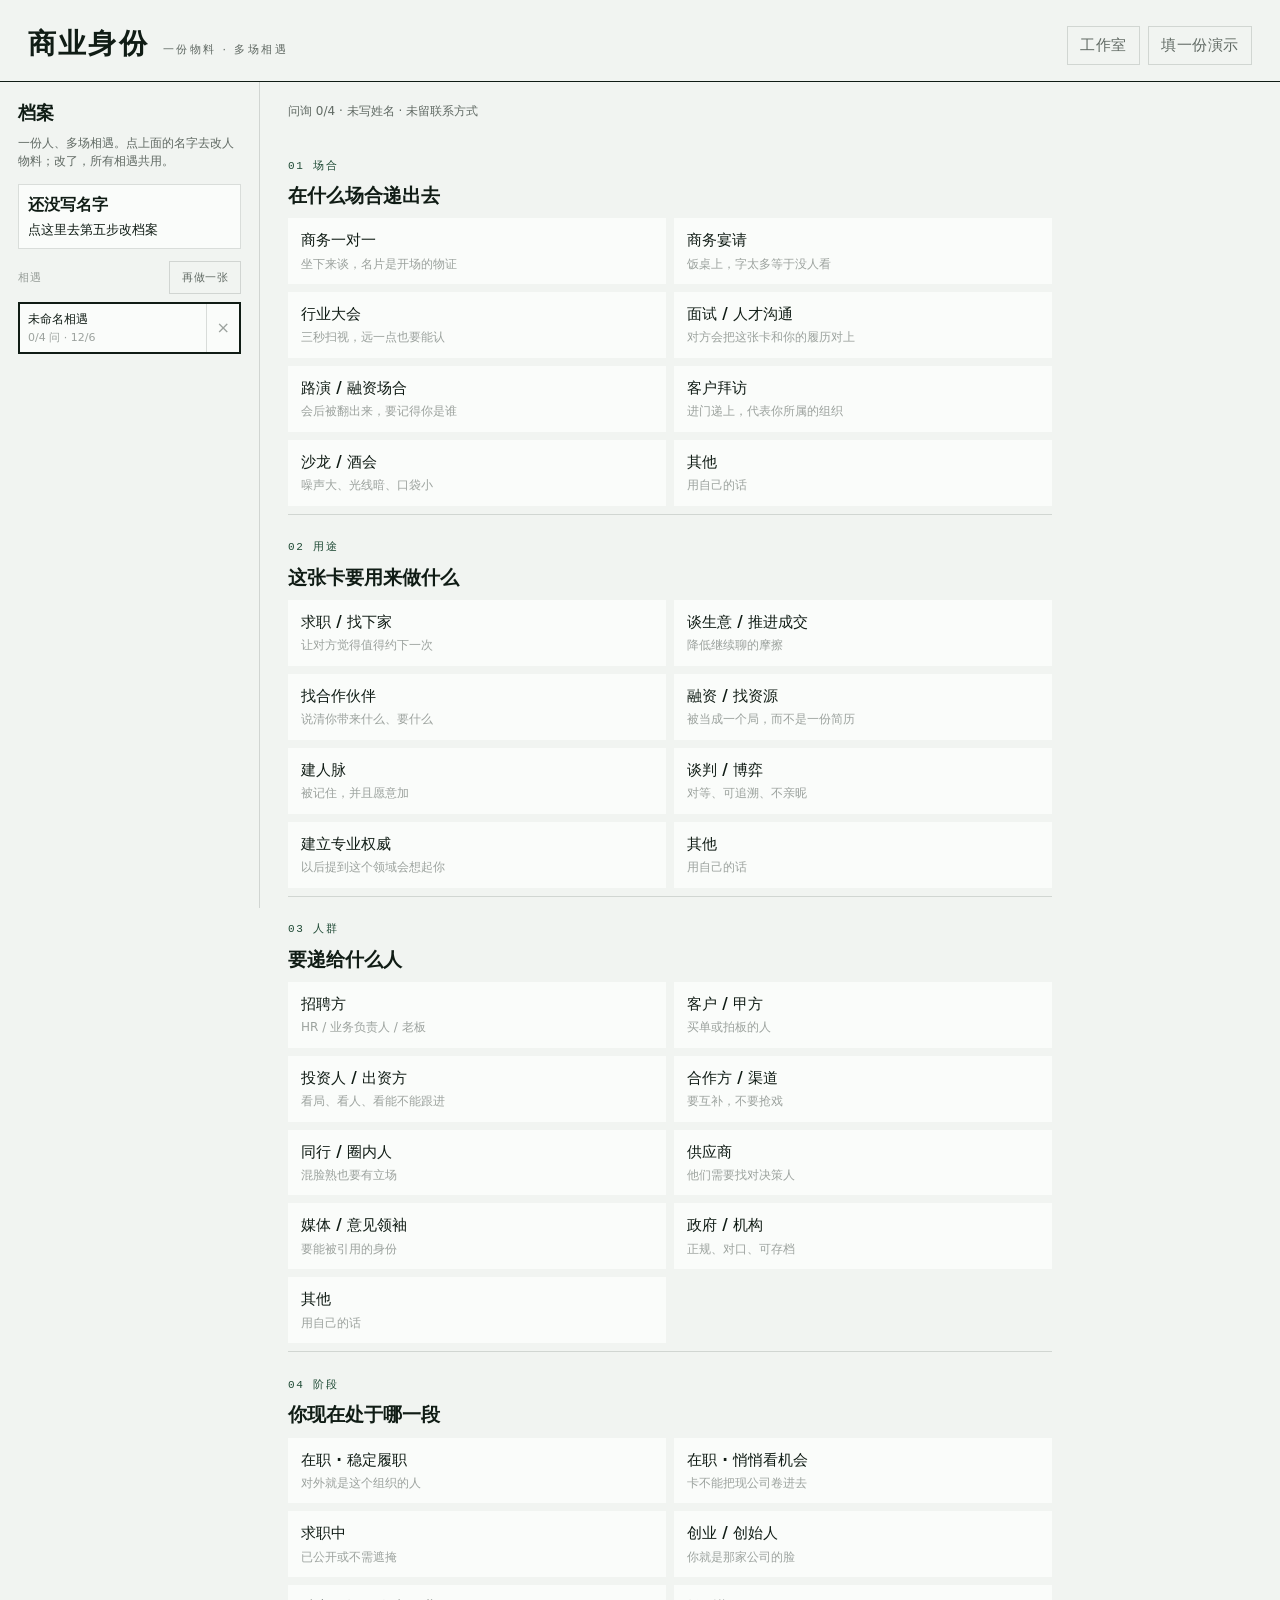
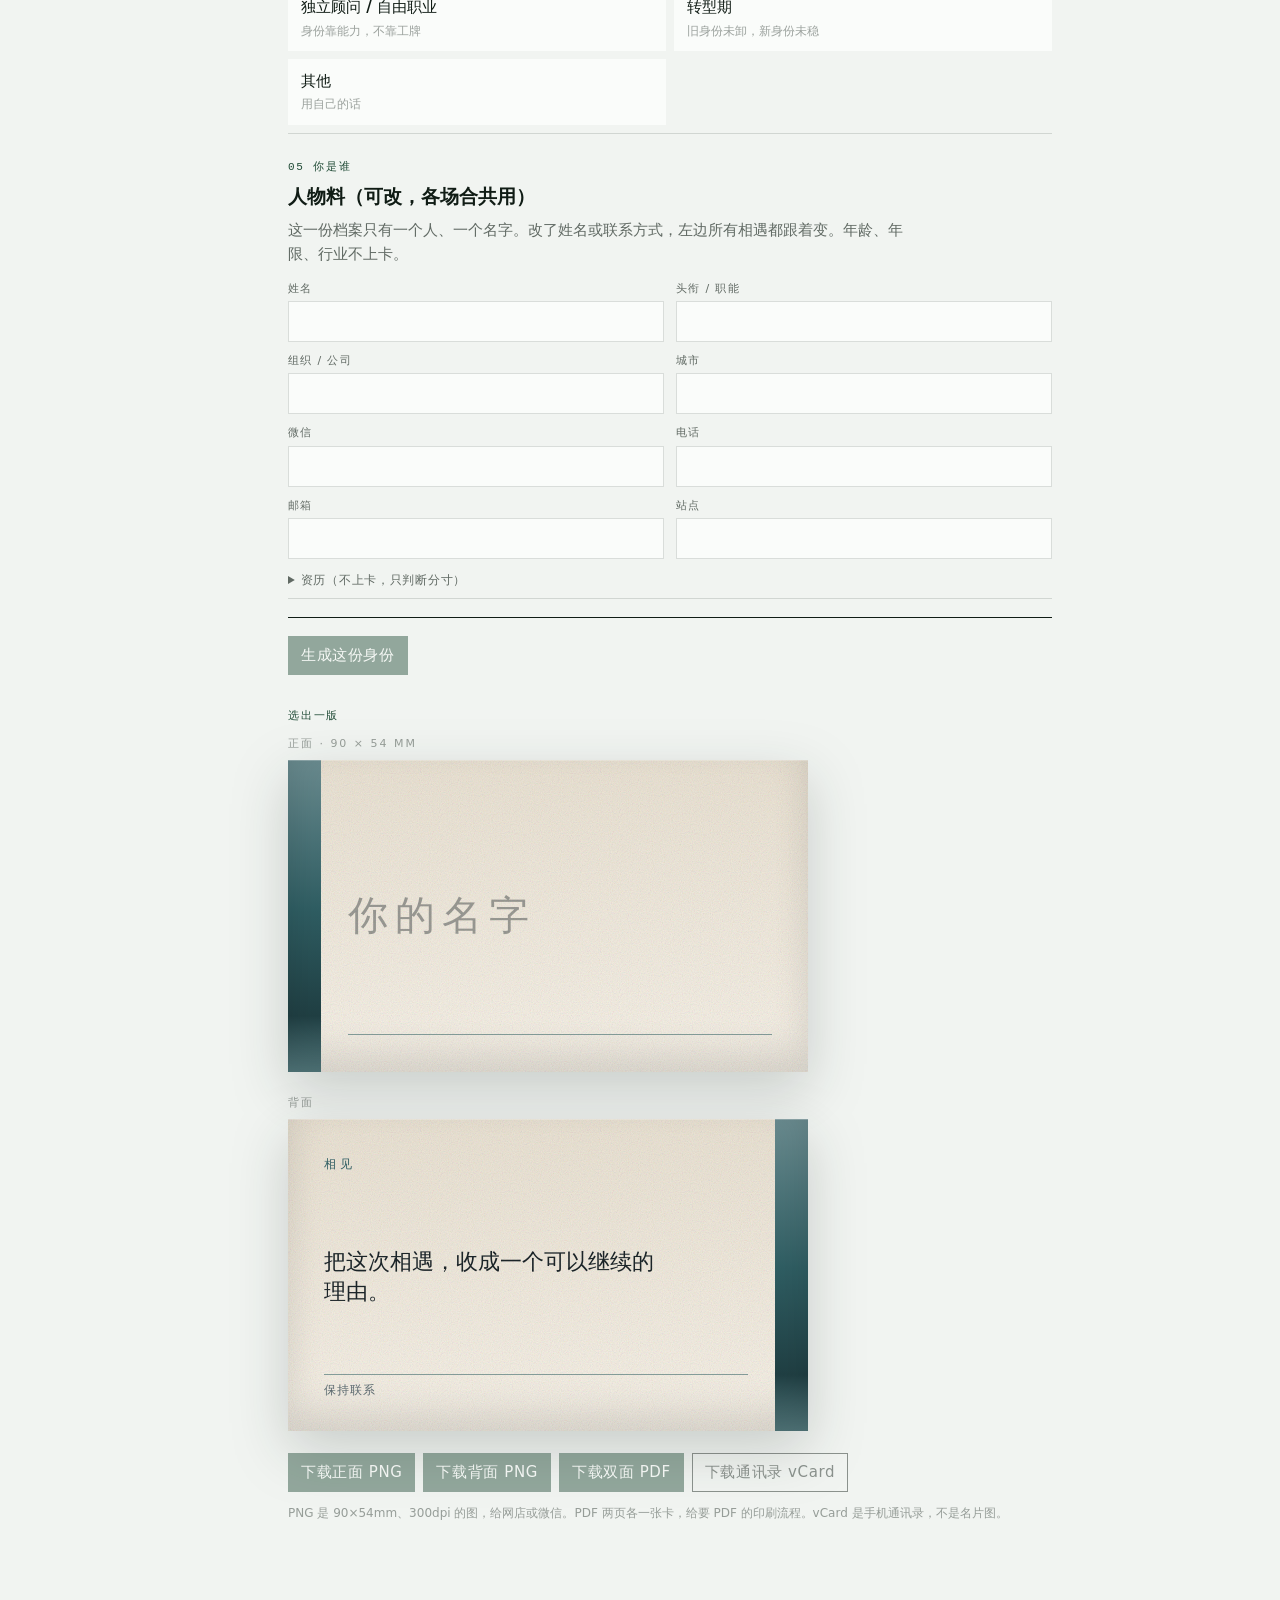
==== commit 2c1fdaa0: "refactor: 下线纸墨主题，雪松林成为唯一界面皮肤 - 删除 js/theme.js / js/theme-boot.js 与两页的主题切换器、纸墨 CSS 覆盖 - 拆掉为纸墨重排用的 .en" ====
--- a/index.html
+++ b/index.html
@@ -1,10 +1,9 @@
 <!DOCTYPE html>
-<html lang="zh-CN" data-theme="cedar">
+<html lang="zh-CN">
   <head>
     <meta charset="utf-8" />
     <meta name="viewport" content="width=device-width, initial-scale=1" />
     <title>商业身份</title>
-    <script src="js/theme-boot.js"></script>
     <link rel="stylesheet" href="css/styles.css" />
     <link rel="stylesheet" href="css/flow.css" />
   </head>
@@ -15,10 +14,6 @@
         <span class="en">一份物料 · 多场相遇</span>
       </div>
       <div class="top-actions">
-        <div class="theme-switch" role="radiogroup" aria-label="界面主题">
-          <button type="button" role="radio" aria-checked="true" data-theme-set="cedar">雪松林</button>
-          <button type="button" role="radio" aria-checked="false" data-theme-set="paper">纸墨</button>
-        </div>
         <a class="btn ghost" href="studio.html">工作室</a>
         <button class="btn ghost" type="button" id="btn-demo">填一份演示</button>
       </div>
@@ -39,9 +34,8 @@
       <section class="flow-main">
         <p class="status" id="status"></p>
 
-        <div class="encounter">
-          <p class="scene-read" id="scene-read"></p>
-          <article class="q" id="q-scene">
+        <p class="scene-read" id="scene-read"></p>
+        <article class="q" id="q-scene">
           <div class="q-kicker">01 场合</div>
           <h2>在什么场合递出去</h2>
           <div class="chips" data-field="scene"></div>
@@ -65,7 +59,6 @@
           <div class="chips" data-field="stage"></div>
           <div class="other" data-other="stage"><input type="text" placeholder="你的阶段" maxlength="40" /></div>
         </article>
-        </div>
 
         <article class="q" id="q-profile">
           <div class="q-kicker">05 你是谁</div>
--- a/css/styles.css
+++ b/css/styles.css
@@ -1,6 +1,5 @@
 /**
- * 网页皮肤两套：默认雪松林（:root / data-theme=cedar），纸墨是 data-theme=paper。
- * 名片配色由设计规格决定，不受界面色谱限制。
+ * 网页皮肤：雪松林一套。名片配色由设计规格决定，不受界面色谱限制。
  */
 :root {
   --paper: #f1f4f1;
@@ -100,37 +99,8 @@
   align-items: center;
 }
 
-.theme-switch {
-  display: inline-flex;
-  border: 1px solid var(--rule);
-  padding: 2px;
-  gap: 2px;
-}
-
-.theme-switch button {
-  border: 0;
-  background: transparent;
-  padding: 5px 10px;
-  font-size: 12px;
-  letter-spacing: 0.04em;
-  color: var(--ink-soft);
-}
-
-.theme-switch button.is-on {
-  background: var(--accent-deep);
-  color: var(--paper);
-}
-
-.encounter {
-  display: contents;
-}
-
 .scene-read {
   display: none;
-}
-
-.stage {
-  display: contents;
 }
 
 .btn {
@@ -963,143 +933,7 @@
   display: none;
 }
 
-/* 纸墨：未涂布纸 + 墨。只覆盖皮肤与排版权重，不改交互。 */
-html[data-theme="paper"] {
-  --paper: #f4f1ea;
-  --paper-2: #e8e2d6;
-  --ink: #1c1916;
-  --ink-soft: rgba(28, 25, 22, 0.64);
-  --ink-faint: rgba(28, 25, 22, 0.4);
-  --rule: rgba(28, 25, 22, 0.14);
-  --accent: #1c1916;
-  --accent-deep: #1c1916;
-  --panel: #faf8f3;
-  --studio-top: #e8e2d6;
-  --code-bg: #1a1612;
-  --code-fg: #efe8dc;
-  --shadow: 0 18px 40px rgba(28, 25, 22, 0.12);
-  --frame-shadow: drop-shadow(0 18px 28px rgba(28, 25, 22, 0.16));
-}
-
-html[data-theme="paper"] .brand h1 {
-  font-size: 17px;
-  letter-spacing: 0.01em;
-}
-
-html[data-theme="paper"] .brand .en {
-  font-size: 12px;
-  letter-spacing: 0.04em;
-  text-transform: none;
-}
-
-html[data-theme="paper"] .q-kicker {
-  color: var(--ink-faint);
-  letter-spacing: 0.1em;
-}
-
-html[data-theme="paper"] .q h2 {
-  font-family: var(--sans);
-  font-size: 17px;
-}
-
-html[data-theme="paper"] .lead {
-  font-size: 13px;
-  margin-bottom: 10px;
-}
-
-html[data-theme="paper"] .chip {
-  padding: 8px 10px;
-}
-
-html[data-theme="paper"] .encounter {
-  display: block;
-  margin-bottom: 4px;
-  padding-bottom: 4px;
-  border-bottom: 1px solid var(--ink);
-}
-
-html[data-theme="paper"] .encounter .q {
-  padding: 14px 0 6px;
-}
-
-html[data-theme="paper"] .encounter .q:last-of-type {
-  border-bottom: 0;
-}
-
-html[data-theme="paper"] .scene-read {
-  display: block;
-  margin: 14px 0 2px;
-  font-size: 13px;
-  color: var(--ink);
-  letter-spacing: 0.02em;
-}
-
-html[data-theme="paper"] .scene-read:empty {
-  display: none;
-}
-
-html[data-theme="paper"] .sheet-read {
-  font-size: 20px;
-  line-height: 1.45;
-  padding-bottom: 14px;
-}
-
-html[data-theme="paper"] .sheet-read span {
-  color: var(--ink-faint);
-  margin-top: 8px;
-}
-
-html[data-theme="paper"] .studio {
-  background: var(--paper-2);
-}
-
-html[data-theme="paper"] .studio-head {
-  flex-direction: column;
-  align-items: flex-start;
-  gap: 4px;
-}
-
-html[data-theme="paper"] .formula {
-  text-align: left;
-  color: var(--ink);
-  font-size: 13px;
-  letter-spacing: 0;
-}
-
-html[data-theme="paper"] .designer {
-  border: 0;
-  background: transparent;
-  padding: 0 0 8px;
-}
-
-html[data-theme="paper"] .stage {
-  display: flex;
-  flex-direction: column;
-}
-
-html[data-theme="paper"] .stage .cards {
-  order: -1;
-}
-
-html[data-theme="paper"] .cards {
-  padding: 16px;
-  background: var(--panel);
-  border: 1px solid var(--rule);
-}
-
-html[data-theme="paper"] .export-row .btn.chop:not(:first-child) {
-  background: transparent;
-  color: var(--ink);
-  border-color: var(--ink);
-}
-
-html[data-theme="paper"] .export-row .btn.chop:not(:first-child):hover {
-  background: var(--ink);
-  color: var(--paper);
-  filter: none;
-}
-
-@media (max-width: 980px) {
+@media print {
   .layout {
     grid-template-columns: 1fr;
   }
--- a/css/flow.css
+++ b/css/flow.css
@@ -239,25 +239,6 @@
   }
 }
 
-html[data-theme="paper"] .flow-main .q h2 {
-  font-size: 16px;
-}
-
-html[data-theme="paper"] .folio-title {
-  letter-spacing: 0.02em;
-}
-
-html[data-theme="paper"] .pick {
-  display: flex;
-  flex-direction: column;
-}
-
-html[data-theme="paper"] .pick > .sheet {
-  order: -1;
-  margin-top: 0;
-  margin-bottom: 18px;
-}
-
 @media (max-width: 980px) {
   .flow {
     grid-template-columns: 1fr;
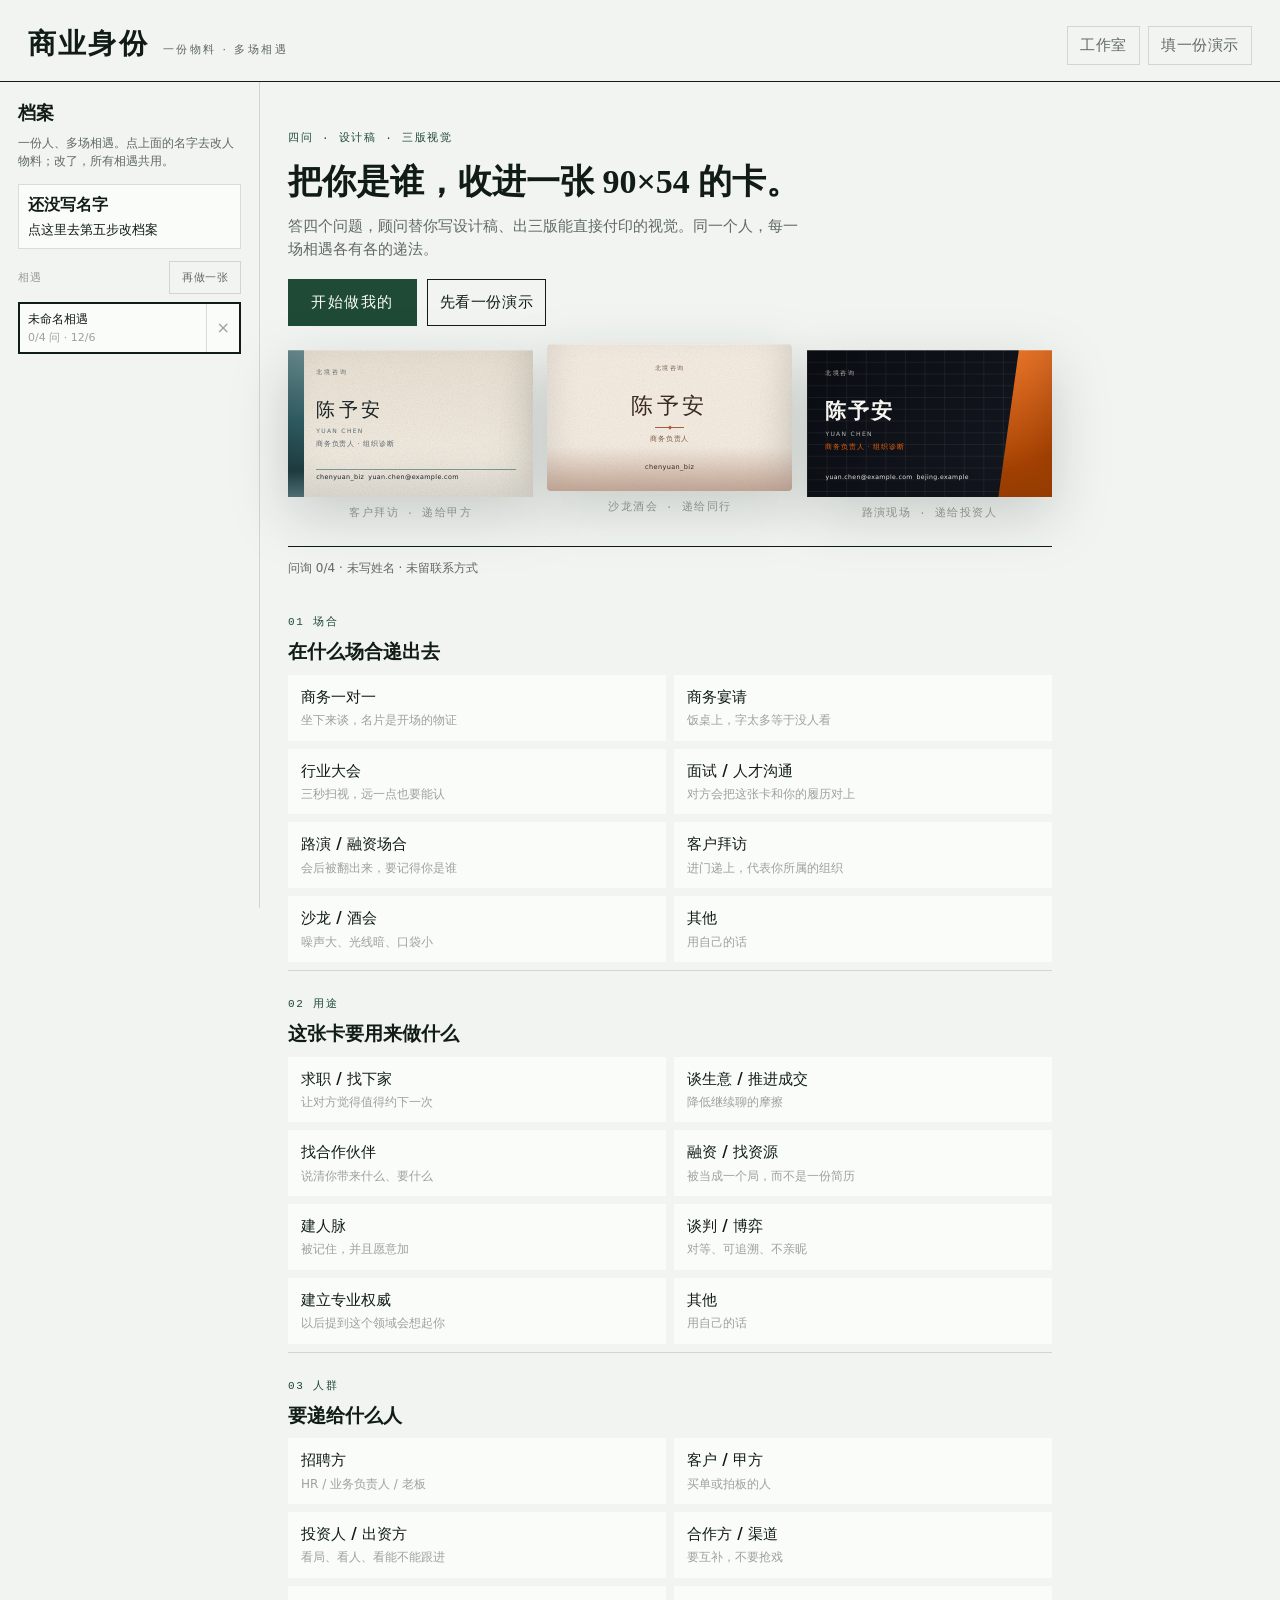
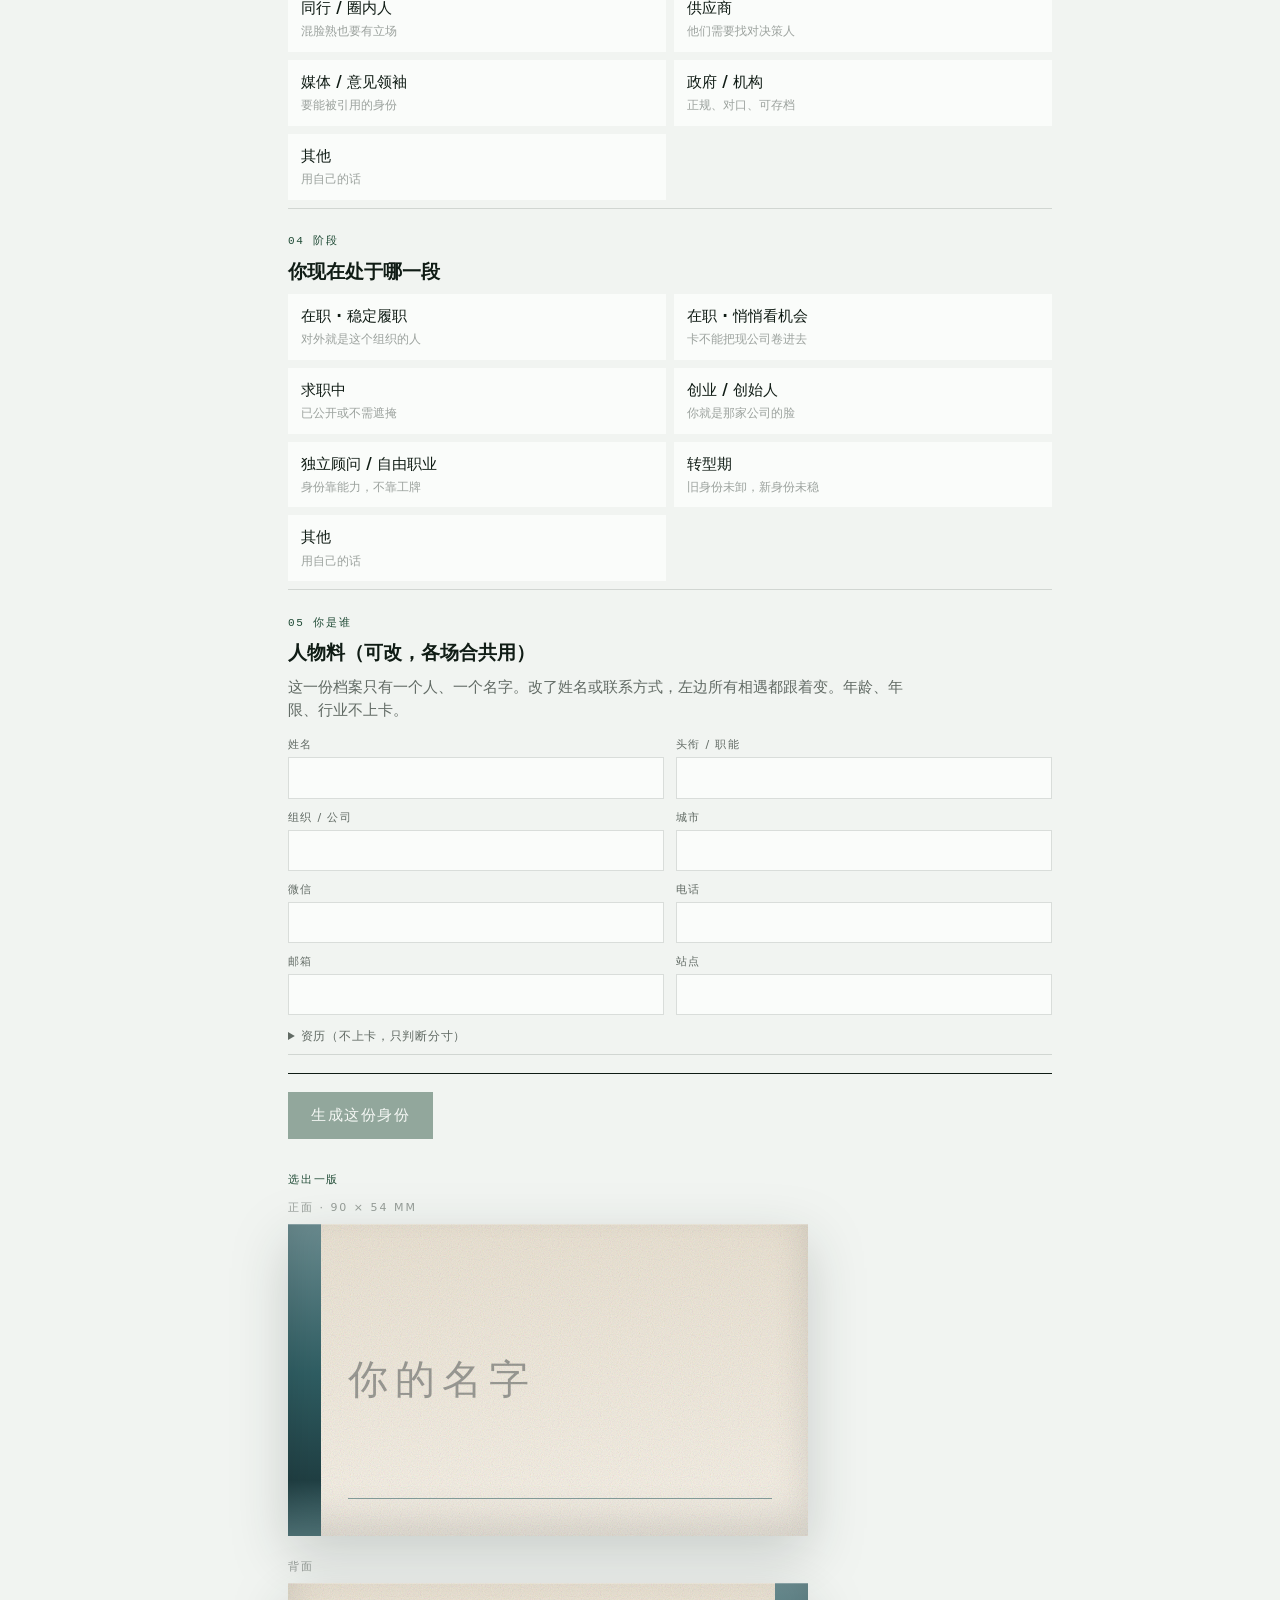
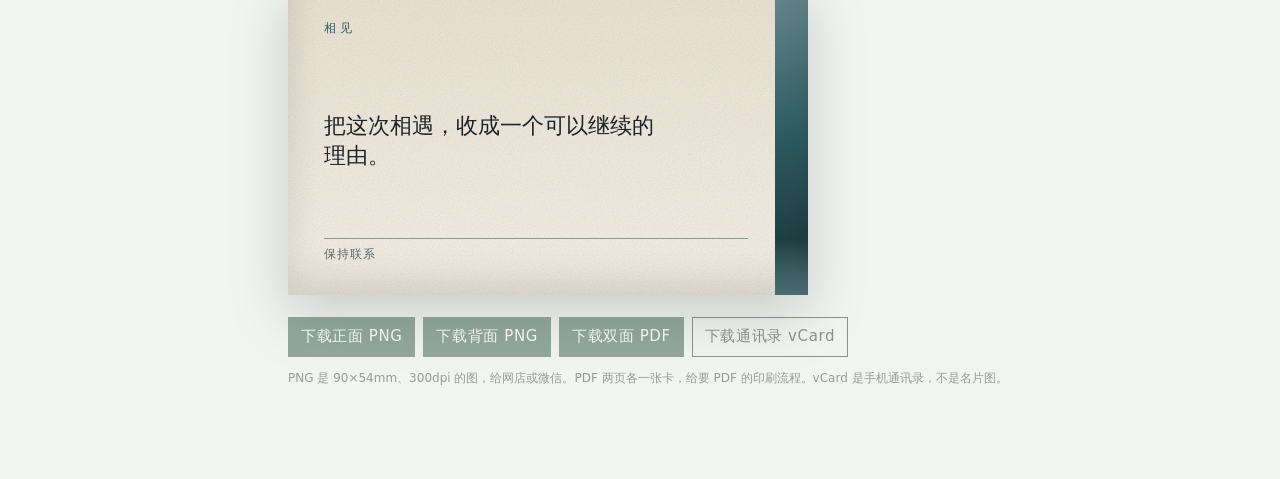
==== commit d2d7ef26: "feat: 首屏戏剧化——示例卡提前，主 CTA 加重 - 首页顶部加 hero：一句主张 + 「开始做我的 / 先看一份演示」双按钮 - 三张示例卡用同一位演示人物走三场相遇（甲方 / 同行 / 投" ====
--- a/index.html
+++ b/index.html
@@ -32,9 +32,19 @@
       </aside>
 
       <section class="flow-main">
+        <section class="hero">
+          <p class="q-kicker">四问 · 设计稿 · 三版视觉</p>
+          <h2 class="hero-title">把你是谁，收进一张 90×54 的卡。</h2>
+          <p class="hero-sub">答四个问题，顾问替你写设计稿、出三版能直接付印的视觉。同一个人，每一场相遇各有各的递法。</p>
+          <div class="hero-actions">
+            <button class="btn chop big" type="button" id="btn-start">开始做我的</button>
+            <button class="btn" type="button" id="btn-demo-hero">先看一份演示</button>
+          </div>
+          <div class="hero-cards" id="hero-cards" aria-hidden="true"></div>
+        </section>
+
         <p class="status" id="status"></p>
 
-        <p class="scene-read" id="scene-read"></p>
         <article class="q" id="q-scene">
           <div class="q-kicker">01 场合</div>
           <h2>在什么场合递出去</h2>
@@ -131,7 +141,8 @@
 
         <div class="folio-stage">
           <div class="go-row">
-            <button class="btn chop" type="button" id="btn-go">生成这份身份</button>
+            <p class="scene-read" id="scene-read"></p>
+            <button class="btn chop big" type="button" id="btn-go">生成这份身份</button>
             <p class="designer-note" id="go-note"></p>
           </div>
           <nav class="folio" id="craft" aria-label="制作过程" aria-live="polite"></nav>
--- a/css/styles.css
+++ b/css/styles.css
@@ -99,10 +99,6 @@
   align-items: center;
 }
 
-.scene-read {
-  display: none;
-}
-
 .btn {
   border: 1px solid var(--ink);
   background: transparent;
--- a/css/flow.css
+++ b/css/flow.css
@@ -121,6 +121,73 @@
   font-size: 19px;
 }
 
+/* 首屏：一句话讲清产品，三张示例卡把「同一个人、三种递法」摆出来。 */
+.hero {
+  padding: 26px 0 24px;
+  border-bottom: 1px solid var(--ink);
+  margin-bottom: 2px;
+}
+
+.hero-title {
+  margin: 10px 0 10px;
+  font-family: var(--serif);
+  font-size: clamp(26px, 3.4vw, 34px);
+  line-height: 1.3;
+  font-weight: 600;
+  max-width: 22em;
+}
+
+.hero-sub {
+  margin: 0 0 18px;
+  color: var(--ink-soft);
+  max-width: 34em;
+}
+
+.hero-actions {
+  display: flex;
+  flex-wrap: wrap;
+  gap: 10px;
+  margin-bottom: 24px;
+}
+
+.btn.big {
+  padding: 11px 22px;
+  font-size: 15px;
+  letter-spacing: 0.1em;
+}
+
+.hero-cards {
+  display: grid;
+  grid-template-columns: repeat(3, minmax(0, 1fr));
+  gap: 14px;
+}
+
+.hero-item {
+  margin: 0;
+  transition: transform 0.25s ease;
+}
+
+.hero-item:nth-child(2) {
+  transform: translateY(-6px);
+}
+
+.hero-item:hover {
+  transform: translateY(-4px);
+}
+
+.hero-item:nth-child(2):hover {
+  transform: translateY(-10px);
+}
+
+.hero-item figcaption {
+  margin-top: 8px;
+  font-family: var(--mono);
+  font-size: 10.5px;
+  letter-spacing: 0.14em;
+  color: var(--ink-faint);
+  text-align: center;
+}
+
 .more {
   margin-top: 12px;
 }
@@ -155,6 +222,17 @@
   justify-self: stretch;
   width: 100%;
   text-align: center;
+}
+
+.go-row .scene-read {
+  font-family: var(--serif);
+  font-size: 15px;
+  line-height: 1.5;
+  color: var(--ink);
+}
+
+.go-row .scene-read:empty {
+  display: none;
 }
 
 .go-row .designer-note:empty {
@@ -251,3 +329,13 @@
     border-bottom: 1px solid var(--ink);
   }
 }
+
+@media (max-width: 640px) {
+  .hero-cards {
+    grid-template-columns: 1fr;
+    gap: 18px;
+  }
+  .hero-item:nth-child(2) {
+    transform: none;
+  }
+}
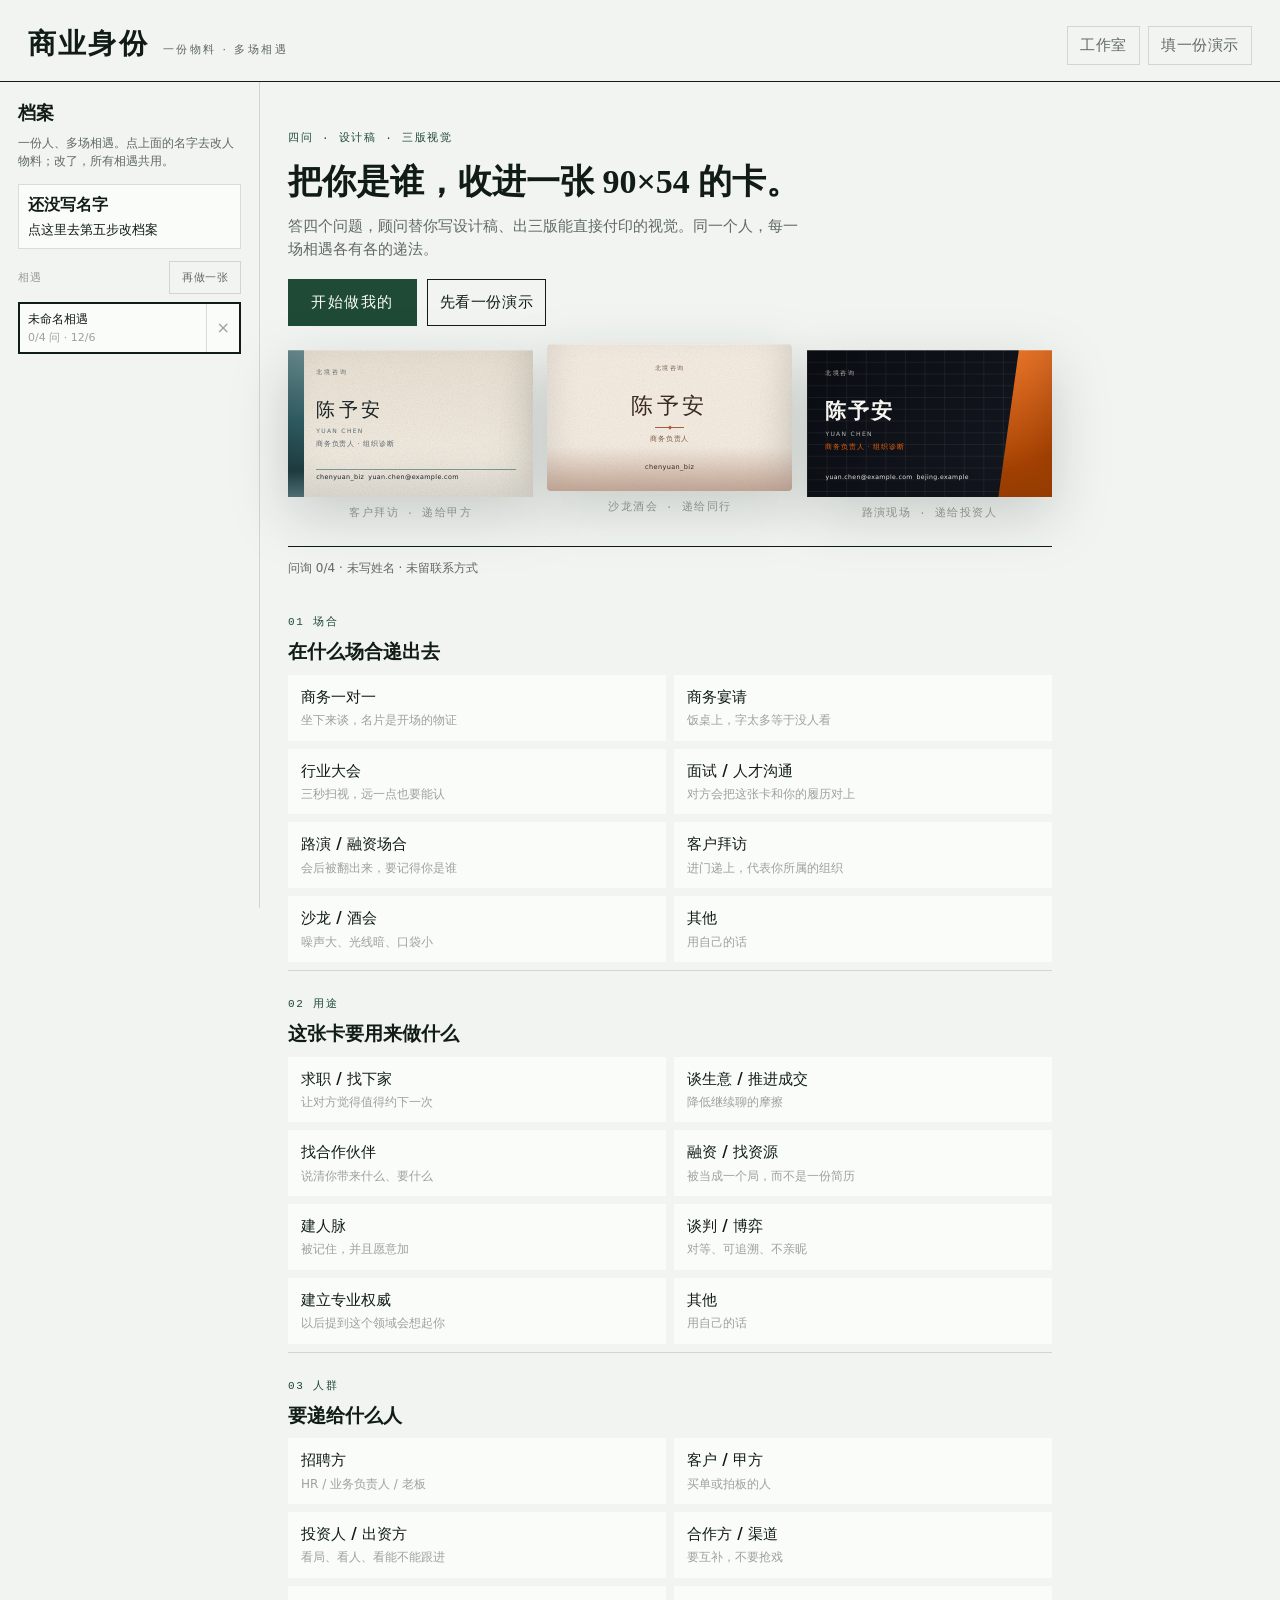
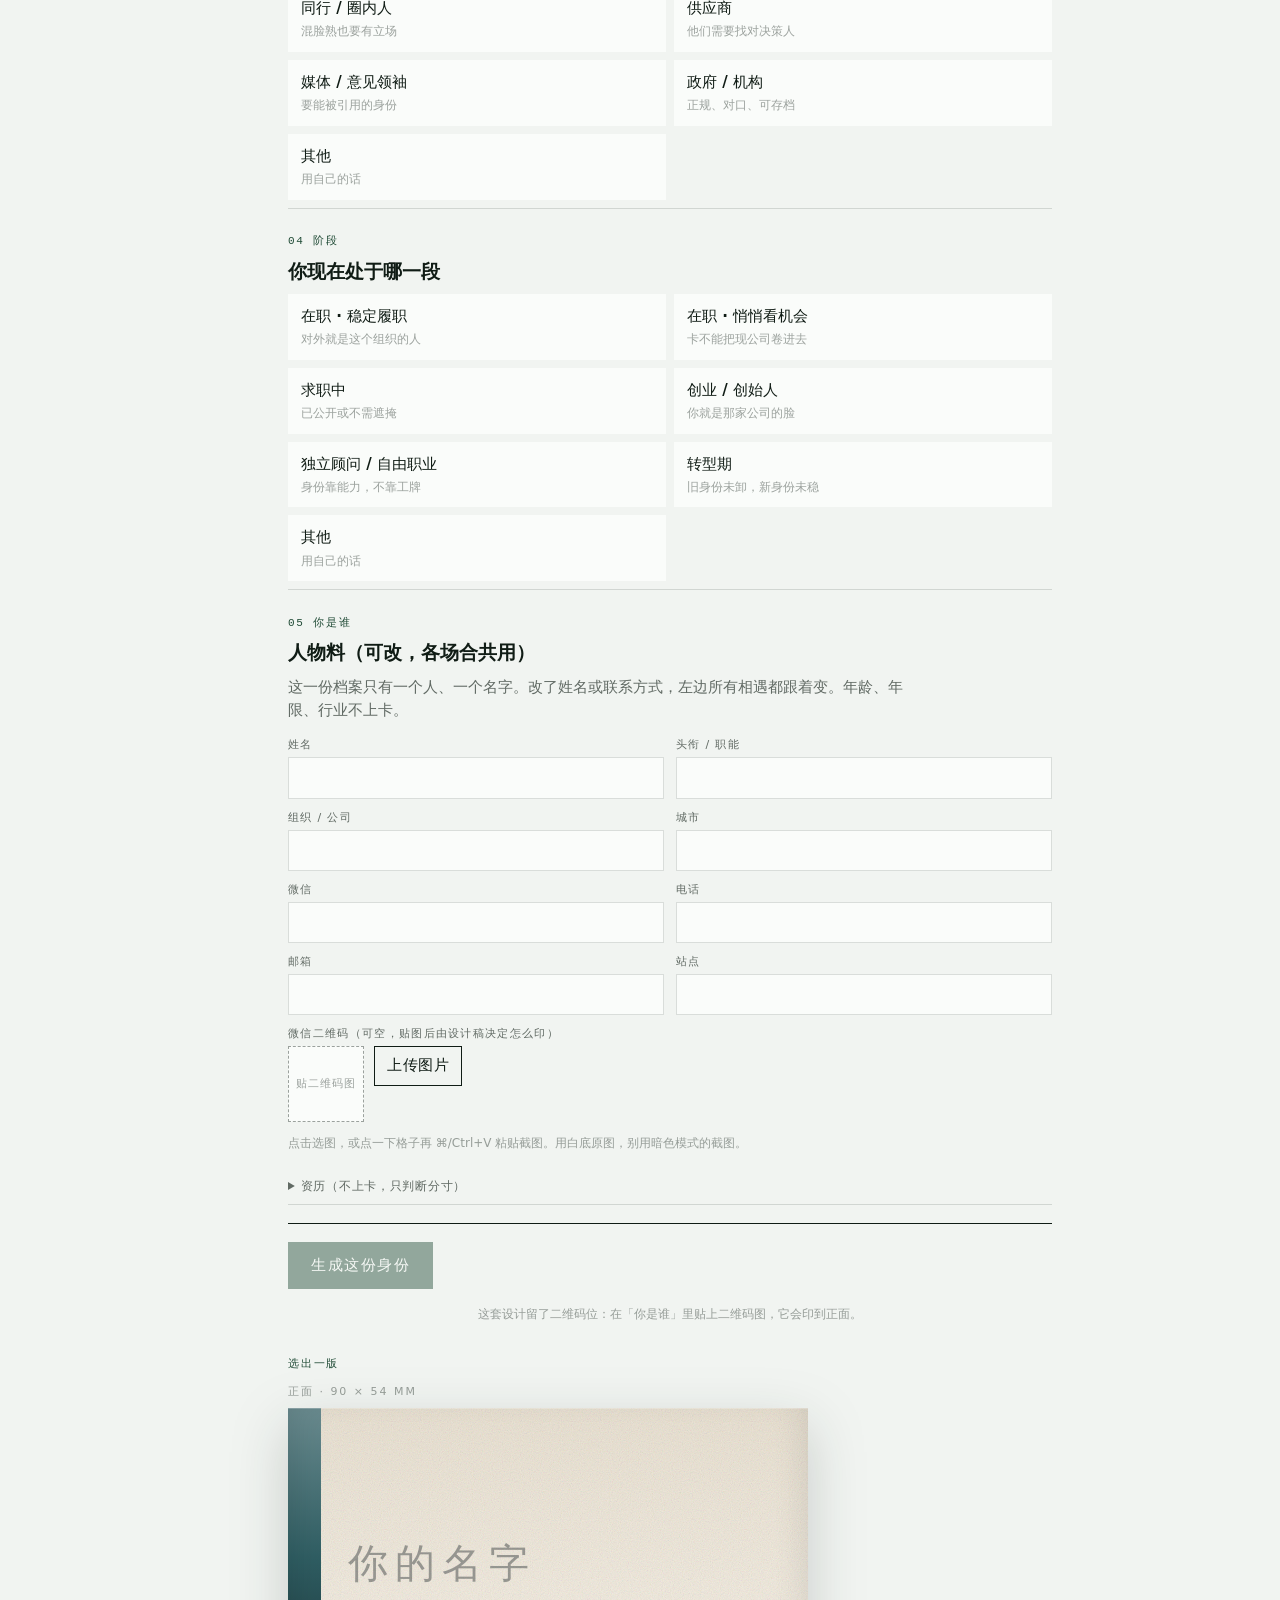
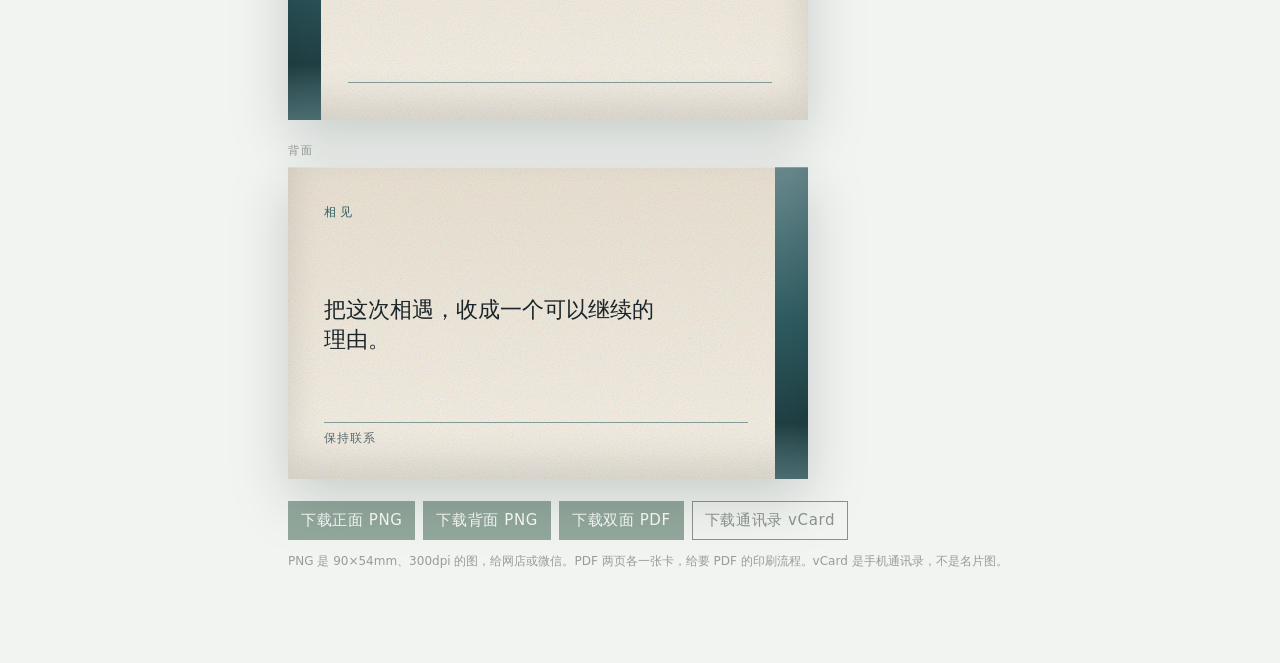
==== commit eb72a349: "feat: 名片二维码位——贴图上传 / 粘贴，按设计规格上卡 - spec 新增 qr 字段（show / corner br|bl / size 13-26），清洗器夹进可印区间；   credi" ====
--- a/index.html
+++ b/index.html
@@ -107,6 +107,18 @@
               <label for="f-website">站点</label>
               <input id="f-website" data-profile="website" maxlength="60" />
             </div>
+            <div class="wide">
+              <label for="in-qr">微信二维码（可空，贴图后由设计稿决定怎么印）</label>
+              <div class="qr-row">
+                <div class="qr-slot" id="qr-slot" tabindex="0" contenteditable="plaintext-only" aria-label="二维码图片：点击上传，或聚焦后 Ctrl+V 粘贴"></div>
+                <div class="qr-actions">
+                  <button class="btn" type="button" id="btn-qr">上传图片</button>
+                  <button class="btn ghost" type="button" id="btn-qr-clear" hidden>去掉</button>
+                  <input id="in-qr" type="file" accept="image/*" />
+                </div>
+              </div>
+              <p class="hint">点击选图，或点一下格子再 ⌘/Ctrl+V 粘贴截图。用白底原图，别用暗色模式的截图。</p>
+            </div>
           </div>
           <details class="more">
             <summary>资历（不上卡，只判断分寸）</summary>
--- a/css/styles.css
+++ b/css/styles.css
@@ -809,6 +809,88 @@
   z-index: 2;
 }
 
+/* 二维码位：白底托底保证深色卡上可扫；底栏按角让位（margin，分隔线一起缩）。 */
+.card-qr {
+  position: absolute;
+  z-index: 2;
+  width: var(--qr-size, 20cqw);
+  aspect-ratio: 1;
+  object-fit: contain;
+  padding: 1.4cqw;
+  background: #ffffff;
+  border-radius: 1cqw;
+  box-shadow: 0 0.6cqw 2.4cqw rgba(0, 0, 0, 0.2);
+}
+
+.card[data-qr="br"] .card-qr {
+  right: 5%;
+  bottom: 7%;
+}
+
+.card[data-qr="bl"] .card-qr {
+  left: 5%;
+  bottom: 7%;
+}
+
+.card[data-qr="br"] .z-bottom {
+  margin-right: calc(var(--qr-size, 20cqw) + 6cqw);
+}
+
+.card[data-qr="bl"] .z-bottom {
+  margin-left: calc(var(--qr-size, 20cqw) + 6cqw);
+}
+
+/* 贴图槽（二维码）：点击选图，聚焦后可直接 ⌘/Ctrl+V 粘贴。 */
+.qr-row {
+  display: flex;
+  gap: 10px;
+  align-items: flex-start;
+}
+
+.qr-slot {
+  flex: 0 0 auto;
+  width: 76px;
+  height: 76px;
+  border: 1px dashed var(--ink-faint);
+  background: var(--panel);
+  display: grid;
+  place-items: center;
+  cursor: pointer;
+  outline: none;
+  overflow: hidden;
+}
+
+.qr-slot:focus {
+  border-color: var(--ink);
+  border-style: solid;
+}
+
+.qr-slot img {
+  width: 100%;
+  height: 100%;
+  object-fit: contain;
+}
+
+.qr-slot span {
+  font-size: 11px;
+  letter-spacing: 0.08em;
+  color: var(--ink-faint);
+  text-align: center;
+  padding: 6px;
+  line-height: 1.5;
+}
+
+.qr-actions {
+  display: flex;
+  flex-wrap: wrap;
+  gap: 8px;
+  align-items: center;
+}
+
+.qr-actions input[type="file"] {
+  display: none;
+}
+
 .back-kicker {
   font-size: 2.35cqw;
   letter-spacing: 0.26em;
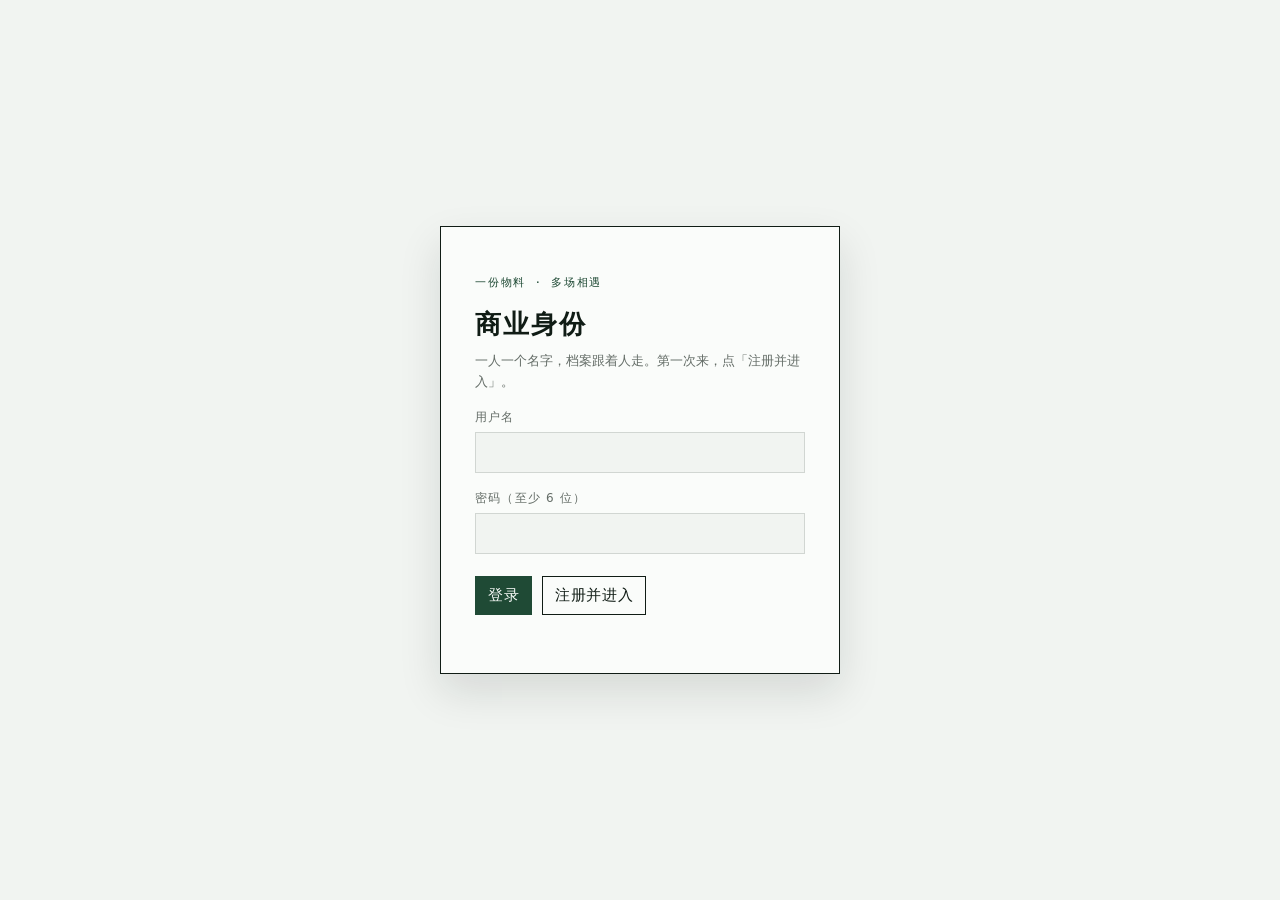
==== commit b40bf20f: "feat: 登录与按用户档案——对外提供服务 - 新增 login.html + /api/auth：注册 / 登录 / 登出，PBKDF2 存哈希，会话走 HttpOnly cookie；账号在 d" ====
--- a/index.html
+++ b/index.html
@@ -16,6 +16,10 @@
       <div class="top-actions">
         <a class="btn ghost" href="studio.html">工作室</a>
         <button class="btn ghost" type="button" id="btn-demo">填一份演示</button>
+        <span class="user-chip" id="user-chip" hidden>
+          <b id="user-name"></b>
+          <button class="btn ghost" type="button" id="btn-logout">退出</button>
+        </span>
       </div>
     </header>
 
@@ -178,6 +182,6 @@
     </main>
 
     <div id="export-stage" aria-hidden="true"></div>
-    <script type="module" src="js/flow.js"></script>
+    <script type="module" src="js/boot.js" data-page="flow"></script>
   </body>
 </html>
--- a/css/styles.css
+++ b/css/styles.css
@@ -809,17 +809,24 @@
   z-index: 2;
 }
 
-/* 二维码位：白底托底保证深色卡上可扫；底栏按角让位（margin，分隔线一起缩）。 */
+/* 二维码：面别、角位、装裱全部来自规格——有码没码是两套排布，不是贴纸。 */
 .card-qr {
   position: absolute;
   z-index: 2;
-  width: var(--qr-size, 20cqw);
+  width: var(--qr-size, 18cqw);
   aspect-ratio: 1;
   object-fit: contain;
-  padding: 1.4cqw;
-  background: #ffffff;
-  border-radius: 1cqw;
-  box-shadow: 0 0.6cqw 2.4cqw rgba(0, 0, 0, 0.2);
+}
+
+.card-qr[data-mount="quiet"] {
+  padding: 1.6cqw;
+  background: var(--qr-plate);
+  border-radius: 0.6cqw;
+}
+
+.card-qr[data-mount="framed"] {
+  padding: 1.6cqw;
+  border: 0.25cqw solid var(--qr-line);
 }
 
 .card[data-qr="br"] .card-qr {
@@ -832,12 +839,31 @@
   bottom: 7%;
 }
 
+.card[data-qr="tr"] .card-qr {
+  right: 5%;
+  top: 8%;
+}
+
+.card[data-qr="tl"] .card-qr {
+  left: 5%;
+  top: 8%;
+}
+
+/* 底栏 / 上排按角让位（margin，分隔线一起缩）。 */
 .card[data-qr="br"] .z-bottom {
-  margin-right: calc(var(--qr-size, 20cqw) + 6cqw);
+  margin-right: calc(var(--qr-size, 18cqw) + 7cqw);
 }
 
 .card[data-qr="bl"] .z-bottom {
-  margin-left: calc(var(--qr-size, 20cqw) + 6cqw);
+  margin-left: calc(var(--qr-size, 18cqw) + 7cqw);
+}
+
+.card[data-qr="tr"] .z-top {
+  margin-right: calc(var(--qr-size, 18cqw) + 7cqw);
+}
+
+.card[data-qr="tl"] .z-top {
+  margin-left: calc(var(--qr-size, 18cqw) + 7cqw);
 }
 
 /* 贴图槽（二维码）：点击选图，聚焦后可直接 ⌘/Ctrl+V 粘贴。 */
@@ -1058,3 +1084,78 @@
     filter: none;
   }
 }
+
+/* ---------- 登录页 ---------- */
+
+.login-page {
+  display: grid;
+  place-items: center;
+  min-height: 100vh;
+  padding: 24px;
+}
+
+.login-card {
+  width: min(400px, 100%);
+  background: var(--panel);
+  border: 1px solid var(--ink);
+  box-shadow: var(--shadow);
+  padding: 34px 34px 28px;
+}
+
+.login-card h1 {
+  margin: 6px 0;
+  font-family: var(--serif);
+  font-size: 26px;
+  font-weight: 600;
+  letter-spacing: 0.08em;
+}
+
+.login-lead {
+  margin: 0 0 10px;
+  color: var(--ink-soft);
+  font-size: 13px;
+}
+
+.login-field {
+  display: block;
+  margin-top: 16px;
+  font-size: 12px;
+  letter-spacing: 0.1em;
+  color: var(--ink-soft);
+}
+
+.login-field input {
+  display: block;
+  width: 100%;
+  margin-top: 6px;
+  padding: 10px 11px;
+  border: 1px solid var(--rule);
+  background: var(--paper);
+}
+
+.login-field input:focus {
+  outline: none;
+  border-color: var(--accent-deep);
+}
+
+.login-actions {
+  display: flex;
+  gap: 10px;
+  margin-top: 22px;
+}
+
+.login-note {
+  margin: 14px 0 0;
+  min-height: 1.2em;
+  font-size: 13px;
+  color: var(--chop);
+}
+
+.user-chip {
+  display: flex;
+  align-items: center;
+  gap: 8px;
+  color: var(--ink-soft);
+  font-size: 13px;
+  letter-spacing: 0.04em;
+}
